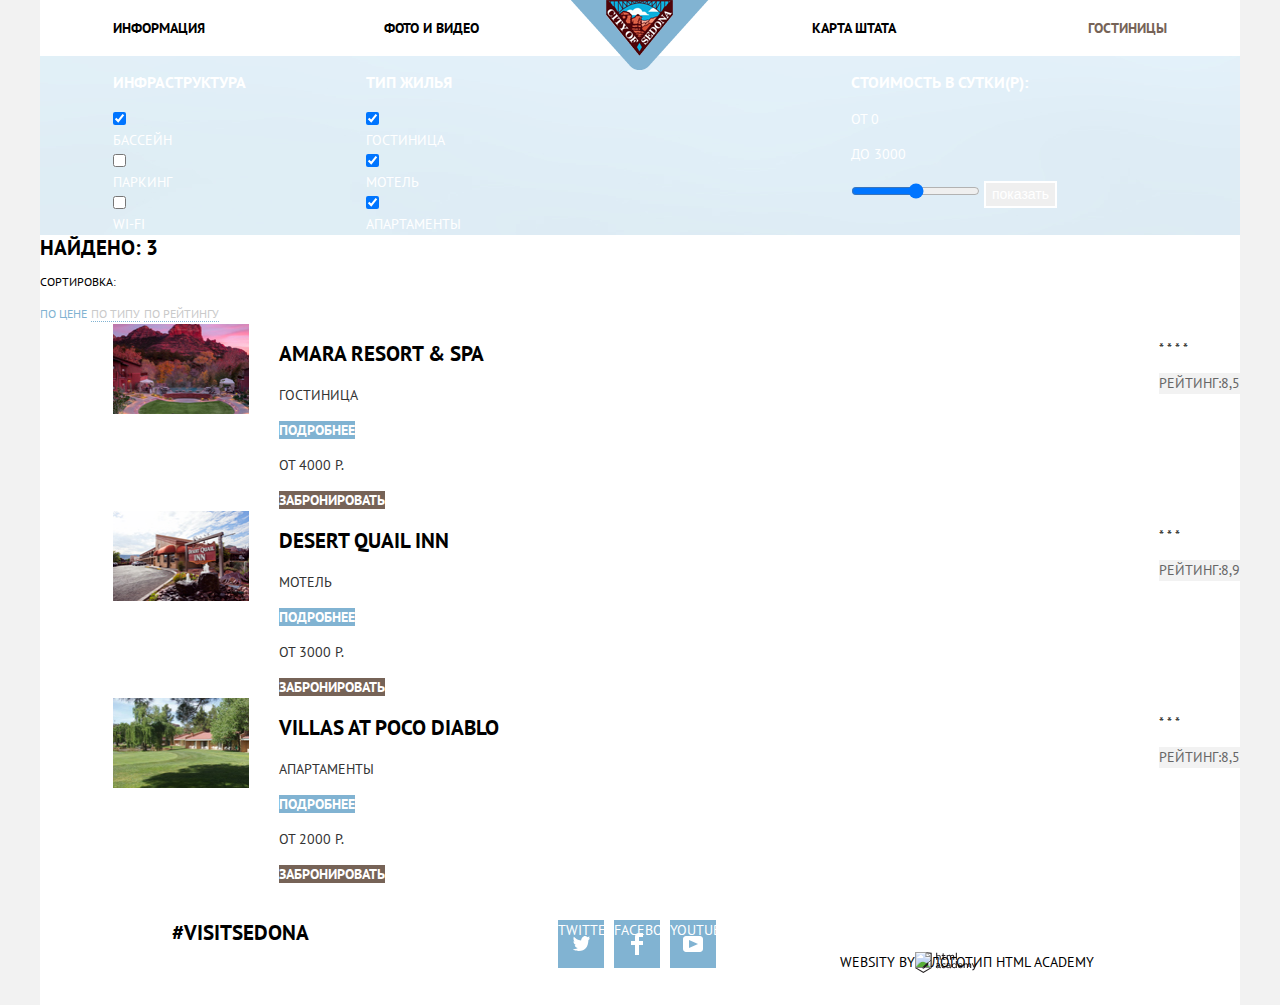
==== inner.html @ de67439f "сделала отступы, где то добавила картинки index" ====
<!DOCTYPE html>
<html lang="ru">
  <head>
    <meta charset="utf-8">
    <title>HTML Academy: Седона</title>
    <link rel="stylesheet" href="css/normalize.css">
    <link rel="stylesheet" href="css/style.css">
    <link href="https://fonts.googleapis.com/css?family=PT+Sans:400,700&amp;subset=cyrillic" rel="stylesheet">
  </head>
  <body class="inner">
    <div class="inner-page container">
    <header class="inner-page-header">
      <nav class="inner-main-navigation">
        <ul class="site-navigation">
          <li>
            <a href="#">Информация</a>
          </li>
          <li>
            <a href="#">Фото и видео</a>
          </li>
          <li>
            <a href="#">Карта штата</a>
          </li>
          <li>
            <a href="#" class="active">Гостиницы</a>
          </li>
        </ul>
        <div class="nav-logo">
          <a href="index.html">
            <img src="img/logo.png" width="138" height="70" alt="Главная страница">
          </a>
        </div>
      </nav>
    </header>
    <main>
      <section class="choose">
        <form class="infrastructure-form" action="https://echo.htmlacademy.ru/" method="get">
          <div class="choose-infrastructure">
            <p>инфраструктура</p>
            <input type="checkbox" name="swimming-pool" id="swimming-pool" checked>
            <label for="swimming-pool">Бассейн</label>

            <input type="checkbox" name="parking" id="parking">
            <label for="parking">паркинг</label>

            <input type="checkbox" name="wi-fi" id="wi-fi">
            <label for="wi-fi">wi-fi</label>
          </div>
          <div class="choose-type">
            <p>тип жилья</p>
            <input type="checkbox" name="hostel" id="hostel" checked>
            <label for="hostel">гостиница</label>

            <input type="checkbox" name="motel" id="motel" checked>
            <label for="motel">мотель</label>

            <input type="checkbox" name="apartments" id="apartments" checked>
            <label for="apartments">апартаменты</label>
          </div>
          <div class="choose-price">
            <p>стоимоcть в сутки(р):</p>
            <p class="price-range">от 0</p>
            <p class="price-range">до 3000<p>
            <label>
              <input type="range" name="choose-price">
            </label>
            <input class="inner-form-submit" type="submit" value="показать">
          </div>
        </form>
      </section>
      <div class="sort">
        <b>Найдено: 3</b>
        <p>Сортировка:</p>
        <a href="#" class="active">По цене</a>
        <a href="#">По типу</a>
        <a href="#">По рейтингу</a>
        <a href="#"><span class="visually-hidden">стрелка вверх</span></a>
        <a href="#"><span class="visually-hidden">стрелка вниз</span></a>
      </div>
      <section class="hotels">
        <h1 class="visually-hidden">Отели Седоны</h1>
        <article class="home">
          <img src="img/amara-hotel.jpg" width="136" height="90" alt="Отель Амара">
          <div class="home-variant">
            <h2>AMARA RESORT & SPA</h2>
            <div class="variant-description">
              <p>Гостиница</p>
              <a href="#">Подробнее</a>
            </div>
            <div class="order">
              <p class="order-price">от 4000 р.</p>
              <a class="order-btn" href="#">Забронировать</a>
            </div>
          </div>
          <div class="rating">
            <p class="rating-stars">* * * *</p>
            <p class="rating-value">Рейтинг:8,5</p>
          </div>
        </article>
        <article class="home">
          <img src="img/desert-hotel.jpg" width="136" height="90" alt="Отель Десерт">
          <div class="home-variant">
            <h2>DESERT QUAIL INN</h2>
            <div class="variant-description">
              <p>Мотель</p>
              <a href="#">Подробнее</a>
            </div>
            <div class="order">
              <p class="order-price">от 3000 р.</p>
              <a class="order-btn" href="#">Забронировать</a>
            </div>
          </div>
          <div class="rating">
            <p class="rating-stars">* * *</p>
            <p class="rating-value">Рейтинг:8,9</p>
          </div>
        </article>
        <article class="home">
          <img src="img/villas-hotel.jpg" width="136" height="90" alt="Отель Виллас">
          <div class="home-variant">
            <h2>VILLAS AT POCO DIABLO</h2>
            <div class="variant-description">
              <p>апартаменты</p>
              <a href="#">Подробнее</a>
            </div>
            <div class="order">
              <p class="order-price">от 2000 р.</p>
              <a class="order-btn" href="#">Забронировать</a>
            </div>
          </div>
          <div class="rating">
            <p class="rating-stars">* * *</p>
            <p class="rating-value">Рейтинг:8,5</p>
          </div>
        </article>
      </section>
    </main>
    <footer class="footer">
      <div class="hashtag">
        <span>#VISITSEDONA</span>
      </div>
      <section class="footer-social">
        <a class="social social-tw" href="#">Twitter</a>
        <a class="social social-fb" href="#">Facebook</a>
        <a class="social social-yt" href="#">YouTube</a>
      </section>
      <div class="footer-copyright">
        <p>websity by</p>
        <a href="https://htmlacademy.ru/intensive/htmlcss">
          <img src="img/academy-logo.png" width="115" height="41" alt="Логотип HTML Academy">
        </a>
      </div>
    </footer>
  </div>
  </body>
</html>
---- css/style.css ----
*,
*::before,
*::after {
  box-sizing: inherit;
}

html {
  box-sizing: border-box;
}

body {
  margin: 0;
  padding: 0;

  font-family: "PT Sans", Arial, sans-serif;
  font-size: 14px;
  line-height: 26px;
  font-weight: normal;
  color: #333333;
  text-transform: uppercase;

  background-color: #f2f2f2;
}

.inner {
  font-size: 14px;
  line-height: 21px;
  color: #333333;
  background-color: #f2f2f2;
}

.inner-page {
  background-color: #ffffff;
}

.index-page {
  background-color: #ffffff;
}

a{
  text-decoration: none;
}

/*index-header*/

.main-navigation {
  color: #000000;
  font-weight: bold;
  background-color: #ffffff;
}

.site-navigation {
  list-style: none;
}

.site-navigation a {
  color: #000000;
}

.site-navigation a:hover {
  color: #81b3d2;
}

.site-navigation a:focus {
  color: #cacaca;
}


/*inner-header*/

.inner-main-navigation {
  color: #000000;
  font-weight: bold;
  background-color: #ffffff;
  line-height: 26px;
}

.inner-main-navigation .site-navigation {
  list-style: none;
}

.site-navigation a.active,
.site-navigation a.active:hover,
.site-navigation a.active:active {
  color: #766357;
}

/*main*/

.visually-hidden {
 	  position: absolute;
 	  width: 1px;
 	  height: 1px;
 	  margin: -1px;
 	  border: 0;
 	  padding: 0;
 	  clip: rect(0 0 0 0);
 	  overflow: hidden;
 }

.sedona-logo {
  background: url("../img/under-title.png") no-repeat 0px 450px,
              url("../img/background-index.jpg") no-repeat;
  width: 100%;
  text-align: center;
}

.title {
  background-color: #ffffff;
  text-align: center;
}

.title b {
  font-size: 21px;
  color: #000000;
  font-weight: bold;
  text-align: center;
}

.title p {
  text-align: center;
}

.features:first-of-type img {
  background-image: url(../img/viewsedona1.jpg);
  background-repeat: no-repeat;
}

.features:nth-of-type(2) img {
  background-image: url(../img/viewsedona2.jpg);
  background-repeat: no-repeat;
}

.features,
.advice-item {
  text-align: center;
}

.feature-one,
.feature-two {
  background-color: #81b3d2;
}

.feature b {
  font-size: 21px;
  line-height: 21px;
  color: #ffffff;
  font-weight: bold;
  text-align: center;
}

.feature-one p,
.feature-two p {
  color: #ffffff;
  line-height: 21px;
  text-align: center;
}

.advice {
  background-color: #ffffff;
}

.advice b {
  font-size: 21px;
  line-height: 21px;
  color: #000000;
  font-weight: bold;
  text-align: center;
}

.advice p {
  line-height: 21px;
  text-align: center;
}

.index-column {
  background-color: #eeeeee;
}

.feature-three b {
  font-size: 21px;
  color: #000000;
  font-weight: bold;
  line-height: 21px;
  text-align: center;
}

.feature-three p {
  line-height: 21px;
  text-align: center;
}

.interest {
  background-color: #ffffff;
  text-align: center;
}

.interest b {
  font-size: 30px;
  color: #000000;
  line-height:36px;
  font-weight: bold;
  text-align: center;
}

.interest p {
  line-height: 24px;
  text-align: center;
}

.search-hotel {
  background-color: #ffffff;
}

.search-form-group input[type="text"] {
  font-size: 14px;
  color: #000000;
  font-weight: bold;
  text-transform: uppercase;
  background-color: #f2f2f2;
}

.search-form-group input[type="text"]:hover {
  background-color: #ebebeb;
}

.search-form-group input[type="text"]:focus {
  background-color: #ffffff;
  border: 2px solid #e5e5e5;
}

.search-form-group label {
  color: #000000;
  font-weight: bold;
}

.form-search-button {
  font-size: 21px;
  color: #ffffff;
  font-weight: bold;
  text-align: center;
  background-color: #81b3d2;
}

.form-search-button:hover {
  background-color: #669ec0;
}

.form-search-button:focus {
  background-color: #5496bd;
  color: #94b9d2;
}

.interest a {
  font-size: 21px;
  color: #ffffff;
  font-weight: bold;
  text-align: center;
  background-color: #766357;
}

.interest a:hover {
  background-color: #604e43;
}

.interest a:focus {
  background-color: #503e33;
  color: #928a85;
}

/*inner-main*/

.choose {
  font-size: 16px;
  line-height: 21px;
  color: #ffffff;
  font-weight: bold;

  background-image: url("../img/background-inner.jpg");
  background-repeat: no-repeat;
  background-position: 0 0;
}

.infrastructure-form p {
  font-size: 16px;
}

.infrastructure-form label {
  font-size: 14px;
  color: #ffffff;
  line-height: 21px;
  font-weight: normal;
}

.choose-price .price-range {
  font-size: 14px;
  color: #ffffff;
  line-height: 21px;
  font-weight: normal;
}

.inner-form-submit {
  font-size: 14px;
  color: #ffffff;
  line-height: 21px;
  font-weight: normal;
  border: 2px solid #ffffff;
}

.inner-form-submit:hover {
  background-color: #ffffff;
  color: #000000;
}

.sort {
  background-color: #ffffff;
}

.sort b {
  font-size: 21px;
  color: #000000;
  font-weight: bold;
  line-height: 26px;
}

.sort p {
  font-size: 12px;
  line-height: 18px;
  color: #000000;
}

.sort a {
  font-size: 12px;
  line-height: 18px;
  color: #cacaca;
  text-decoration: none;
  border-bottom: 1px dotted #81b3d2;
}

.sort a:hover {
  color: #81b3d2;
}

.sort a:focus {
  color: #000000;
  border: none;
}

.sort a.active,
.sort a.active:hover,
.sort a.active:active {
  color: #81b3d2;
  border: none;
}

.home {
  background-color: #ffffff;
}

.home h2 {
  font-size: 21px;
  color: #000000;
  font-weight: bold;
  line-height: 26px;
}

.home h2:hover {
  color: #81b3d2;
}

.home h2:focus {
  color: #cacaca;
}

.variant-description a {
  background-color: #81b3d2;
  color: #ffffff;
  font-weight: bold;
  line-height: 21px;
}

.variant-description a:hover {
  background-color: #669ec0;
}

.variant-description a:focus {
background-color: #5496bd;
color: #94b9d2;
}

.order a {
  background-color: #766357;
  color: #ffffff;
  font-weight: bold;
  line-height: 21px;
}

.order a:hover {
  background-color: #604e43;
}

.order a:focus {
  background-color: #503e33;
  color: #928a85;
}

.rating-value {
  background-color: #f2f2f2;
  color: #666666;
  line-height: 21px;
}

/*footer*/

.footer {
  background-color: #ffffff;
  color: #000000;
}

.hashtag {
  font-size: 21px;
  color: #000000;
  font-weight: bold;
  line-height: 26px;
  text-align: center;
}

.footer-social {
  text-align: center;
}

.footer-social a {
  background-color: #81b3d2;
  color: #ffffff;
}

.footer-social a:hover {
  background-color: #669ec0;
}

.footer-social a:focus {
  background-color: #5496bd;
  color: #88b6d1;
}

.footer-copyright {
  text-align: center;
}

.footer-copyright a {
  color: #000000;
}

.footer-copyright a:hover {
  color: #81b3d2;
}

.footer-copyright a:focus {
  color: #cacaca;
}

/*сеточные стили*/

.container {
  width: 1200px;
  margin: 0 auto;
}

.page-header {
   /*от хедера до логотипа седоны*/
  /*для сетки*/
  min-height: 56px;
}

.main-navigation {
  position: relative;
  min-height: 56px;
}

.site-navigation {
     margin: 0;
     padding: 0;

     display: flex;
     flex-direction: row;
     justify-content: space-between;
     flex-wrap: wrap;
}

 .site-navigation li {
   width: 20%;
   margin: auto;
   padding: 15px 0;
 }

 .site-navigation li:nth-child(4n+1) {
   margin-left: 73px;
   text-align: left;
 }

 .site-navigation li:nth-child(4n+2) {
   margin-right: auto;
   text-align: left;
 }

 .site-navigation li:nth-child(4n+3) {
   text-align: right;
 }

 .site-navigation li:nth-child(4n+4){
   text-align: right;
   margin-right: 73px;
 }

.nav-logo {
  width: 138px;
  height: 70px;
  position: absolute;
  margin: auto;

  top: 0;
  left: 0;
  right: 0;
  z-index: 99;
}

.sedona-logo {
  padding-top: 76px;
  padding-bottom: 71px;
 }

.title {
  margin: 0;
  padding: 0;
  min-height: 216px;
}

.title b {
  margin: 0;
  padding: 0;
  display: inline-block;
  padding-top: 40px;
  padding-left: 380px;
  padding-right: 380px;
  margin-bottom: 40px;
}

.title p {
  margin: 0;
  padding: 0;
  display: inline-block;

}

.advantages {
  margin: 0;
  padding: 0;

  display: flex;
  flex-direction: column;
}

.features {
  margin: 0;
  padding: 0;

  display: flex;
  flex-direction: row;
  min-height: 256px;
  width: 1200px;
}

.feature {
  width: 400px;
  min-height: 256px;
}

.feature .feature-name {
  margin: 0;
  padding: 0;
  display: inline-block;
  padding-top: 48px;
  margin-bottom: 27px;
}

.feature-one .feature-name {
  padding-left: 135px;
  padding-right: 135px;
}

.feature p:first-of-type {
  margin: 0;
  margin-bottom: 30px;
  padding-left: 175px;
  padding-right: 175px;
}

.feature-one p:last-of-type {
  margin: 0;
  padding-left: 60px;
  padding-right: 60px;
}

.advice {
  margin: 0;
  padding: 0;

  display: flex;
  width: 1200px;
  min-height: 330px;
}

.advice-item {
  width: 400px;
  min-height: 330px;
  padding-top: 150px;
}

/*добавила*/
.advice-name {
  display: inline-block;
  margin-bottom: 25px;
}

.advice-item:first-of-type .advice-name {
  margin-left: 165px;
  margin-right: 167px;
}

.advice-item:first-of-type p {
  margin: 0;
  padding: 0 73px;
}

.advice-item:nth-of-type(2) .advice-name {
  margin-left: 180px;
  margin-right: 180px;
}

.advice-item:nth-of-type(2) p {
  margin: 0;
  padding: 0 57px;
}

.advice-item:nth-of-type(3) .advice-name {
  margin-left: 148px;
  margin-right: 148px;
}

.advice-item:nth-of-type(3) p {
  margin: 0;
  padding: 0 64px;
}
/**/

.feature-two {
  order: 1;
}

.feature-two p:last-of-type {
  margin: 0;
  padding-left: 48px;
  padding-right: 48px;
}

.feature-three {
  min-height: 256px;
}

/* -№3- */
.feature-three:first-of-type .feature-name {
  padding-left: 140px;
  padding-right: 140px;
}

.feature-three:first-of-type p:first-of-type {
  padding-left: 175px;
  padding-right: 175px;
}

.feature-three:first-of-type p:nth-of-type(2) {
  margin: 0;
  padding-left: 95px;
  padding-right: 95px
}

/* -№4- */
.feature-three:nth-of-type(2) .feature-name {
  padding-left: 149px;
  padding-right: 149px;
}

.feature-three:nth-of-type(2) p:first-of-type {
  margin-left: auto;
  margin-right: auto;
}

.feature-three:nth-of-type(2) p:nth-of-type(2) {
  margin: 0;
  padding-left: 65px;
  padding-right: 65px
}

/* -№5- */
.feature-three:nth-of-type(3) .feature-name {
  padding-left: 147px;
  padding-right: 147px;
}

.feature-three:nth-of-type(3) p:first-of-type {
  margin-left: auto;
  margin-right: auto;
}

.feature-three:nth-of-type(3) p:nth-of-type(2) {
  margin: 0;
  padding-left: 70px;
  padding-right: 70px
}

.map {
  width: 1200px;
  min-height: 600px;
}

.footer {
  margin: 0;
  padding: 0;

  display: flex;
  flex-direction: row;
  min-height: 120px;
  padding-top: 35px;
}

.index-page .footer {
  position: relative;
  margin-top: -120px;
  background-color: rgba(255, 255, 255, 0.9);
}

.hashtag {
  width: 400px;
  align-items: center;
}

.footer-copyright {
  width: 400px;
  align-items: center;
  display: flex;
}

.footer-copyright a {
  background: url("../img/logo-htmlacademy.svg") no-repeat;
}

.footer-social {
  width: 400px;
  align-items: center;
}
/*добавила*/
.social {
  display: inline-block;
  background-color: #81b3d2;
  vertical-align: middle;
  width: 46px;
  height: 48px;
  margin-right: 6px;
}

.social-tw {
  background-image: url("../img/twitter.svg");
  background-repeat: no-repeat;
  background-position: center;
}

.social-fb {
  background-image: url("../img/fb-icon.svg");
  background-repeat: no-repeat;
  background-position: center;
}

.social-yt {
  background-image: url("../img/youtube.svg");
  background-repeat: no-repeat;
  background-position: center;
}



/*inner*/

.choose {
  width: 1200px;
}

.infrastructure-form {
  margin: 0;
  padding: 0;

  display: flex;
  flex-direction: row;
  width: 1200px;
}

.choose-infrastructure {
  width: 240px;
  margin-left: 73px;
}

.choose-infrastructure label {
  display: block;
}

.choose-type {
  width: 240px;
  margin-left: 13px;
}

.choose-type label {
  display: block;
}

.choose-price {
  margin-left: 235px;
  padding-left: 10px;
  width: 320px;
}

.home {
  margin: 0;
  padding: 0;

  display: flex;
  flex-direction: row;
  width: 1200px;
  padding-left: 73px;
}

.home-variant {
  padding-left: 30px;
  width: 260px;
}

.rating {
  margin-left: auto;
}
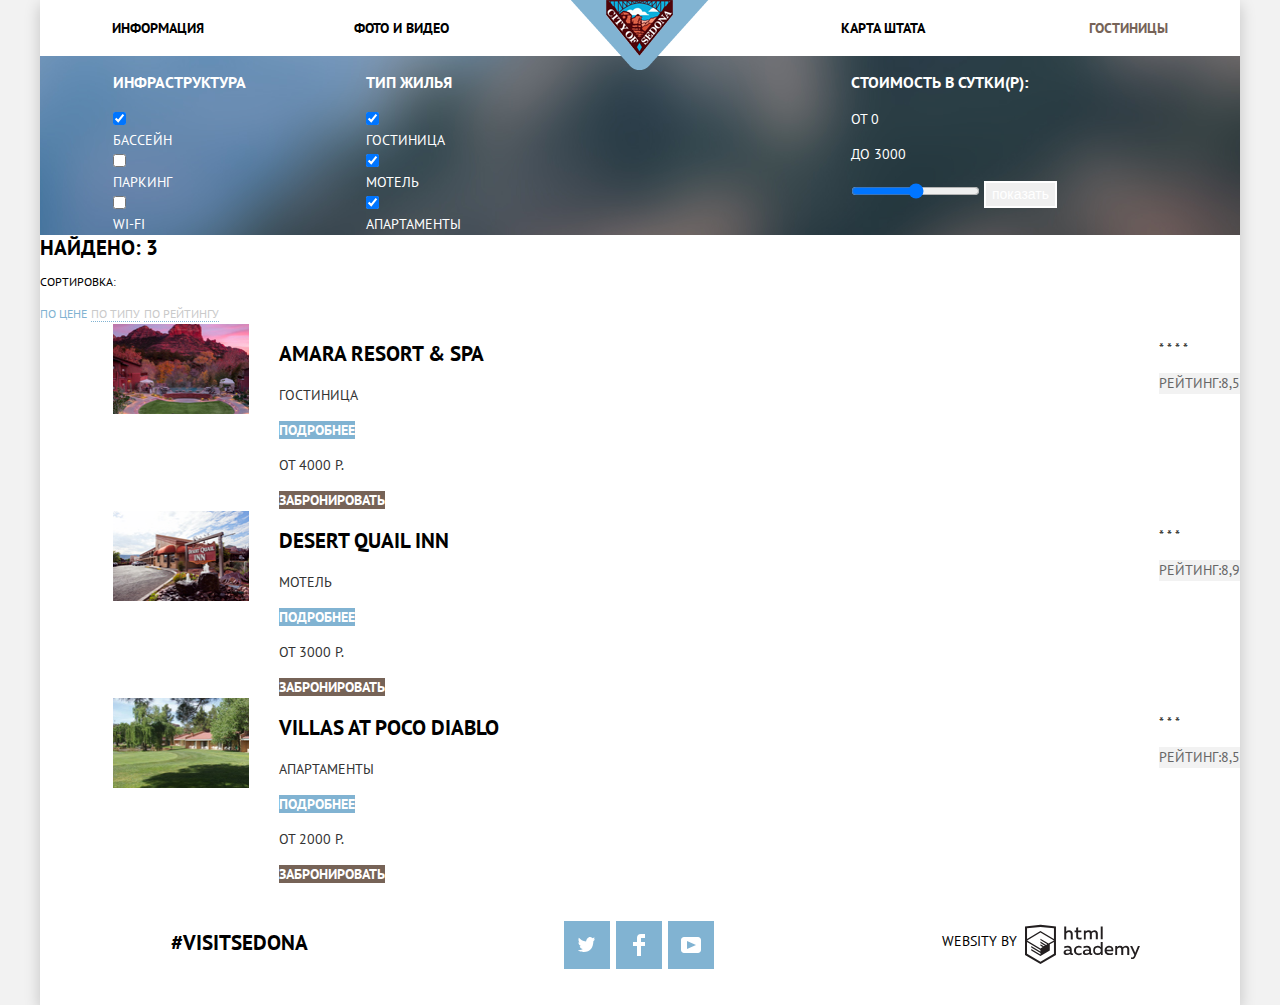
==== commit 4a798cb3: "подогнала Index по пиксельперфект" ====
--- a/inner.html
+++ b/inner.html
@@ -140,14 +140,15 @@
         <span>#VISITSEDONA</span>
       </div>
       <section class="footer-social">
-        <a class="social social-tw" href="#">Twitter</a>
-        <a class="social social-fb" href="#">Facebook</a>
-        <a class="social social-yt" href="#">YouTube</a>
+        <a class="social social-tw" href="#"><span class="visually-hidden">Twitter</span><svg xmlns="http://www.w3.org/2000/svg" xmlns:xlink="http://www.w3.org/1999/xlink" width="17" height="15" viewBox="0 0 17 15"><path fill="#FFF" d="M10.95.144c1.685-.496 2.984.27 3.577 1.179.673-.231 1.331-.481 2.011-.708a2.345 2.345 0 0 1-.857 1.768c.685.17 1.304-.491 1.304-.491-.169 1-1.006 1.788-1.563 2.024-.231 6.75-3.175 11.217-10.077 11.082h-.446c-.41 0-4.164-.46-4.898-1.887 2.271.196 3.893-.422 4.693-1.177-.96-.3-2.679-.477-2.979-2.95.349.106.564.228 1.19.119C1.705 8.247.374 7.53.448 5.33c.285.328 1.067.536 1.34.472C1.085 5.561-.182 2.442.894.85c1.818 1.854 3.735 3.606 7.152 3.773C8.254 2.33 9.183.793 10.95.144z"/></path></svg></a>
+        <a class="social social-fb" href="#"><span class="visually-hidden">Facebook</span><svg xmlns="http://www.w3.org/2000/svg" width="12" height="22" viewBox="0 0 12 22"><path fill="#FFF" d="M12 4V0H8a4 4 0 0 0-4 4v4H0v4h4v10h4V12h4V8H8V4h4z"/></path></svg></a>
+        <a class="social social-yt" href="#"><span class="visually-hidden">YouTube</span><svg xmlns="http://www.w3.org/2000/svg" xmlns:xlink="http://www.w3.org/1999/xlink" width="20" height="16" viewBox="0 0 20 16"><path fill="#FFF" d="M17 0H3C1.35 0 0 1.35 0 3v10c0 1.65 1.35 3 3 3h14c1.65 0 3-1.35 3-3V3c0-1.65-1.35-3-3-3zM6.027 11.998V4.002L15.014 8l-8.987 3.998z"/></path></svg></a>
       </section>
       <div class="footer-copyright">
         <p>websity by</p>
         <a href="https://htmlacademy.ru/intensive/htmlcss">
-          <img src="img/academy-logo.png" width="115" height="41" alt="Логотип HTML Academy">
+          <svg xmlns="http://www.w3.org/2000/svg" width="115" height="41" viewBox="0 0 108.08 36.85">
+            <path d="M44.61,26.88a2,2,0,0,0,.55-0.1v1.33a3.25,3.25,0,0,1-1.18.21,1.67,1.67,0,0,1-1.67-1,4.84,4.84,0,0,1-3.14,1.08c-1.51,0-2.91-.83-2.91-2.55,0-2.13,2-2.79,3.71-2.79a11.08,11.08,0,0,1,2.17.25v-0.3c0-1-.76-1.77-2.19-1.77a7.42,7.42,0,0,0-3,.64v-1.7a10.21,10.21,0,0,1,3.19-.55c2.36,0,3.81,1.12,3.81,3.65v3a0.54,0.54,0,0,0,.49.59h0.17Zm-6.44-1.13A1.35,1.35,0,0,0,39.63,27h0.11a3.39,3.39,0,0,0,2.41-1V24.58a9.72,9.72,0,0,0-1.81-.21c-1,0-2.16.33-2.16,1.38h0Zm12.36-6.11a5,5,0,0,1,2.57.64V22a4.08,4.08,0,0,0-2.3-.7,2.75,2.75,0,1,0,0,5.49,5,5,0,0,0,2.43-.64v1.71a6.27,6.27,0,0,1-2.76.57A4.21,4.21,0,0,1,46,24.51q0-.21,0-0.41a4.32,4.32,0,0,1,4.18-4.46h0.38Zm12.17,7.24a2,2,0,0,0,.55-0.1v1.33a3.25,3.25,0,0,1-1.18.21,1.67,1.67,0,0,1-1.67-1,4.84,4.84,0,0,1-3.14,1.08c-1.51,0-2.91-.83-2.91-2.55,0-2.13,2-2.79,3.71-2.79a11.08,11.08,0,0,1,2.17.25v-0.3c0-1-.76-1.77-2.19-1.77a7.42,7.42,0,0,0-3,.64v-1.7a10.21,10.21,0,0,1,3.19-.55c2.36,0,3.81,1.12,3.81,3.65v3a0.54,0.54,0,0,0,.49.59h0.17Zm-6.44-1.13A1.35,1.35,0,0,0,57.73,27h0.11a3.39,3.39,0,0,0,2.41-1V24.58a9.72,9.72,0,0,0-1.81-.21c-1.06,0-2.16.33-2.16,1.38h0ZM73,16V28.2H71.35V26.88a3.88,3.88,0,0,1-3.19,1.54,4.4,4.4,0,0,1,0-8.78,3.81,3.81,0,0,1,3,1.3V16H73Zm-4.53,5.22a2.76,2.76,0,1,0,0,5.52A2.86,2.86,0,0,0,71.15,25V23A2.91,2.91,0,0,0,68.49,21.27ZM79,19.64c3.31,0,4.46,2.68,3.92,5.09H76.7c0.21,1.5,1.67,2.11,3.19,2.11a6.11,6.11,0,0,0,2.64-.59v1.6a7.14,7.14,0,0,1-3,.57C77,28.42,74.78,27,74.78,24a4.18,4.18,0,0,1,4-4.39H79Zm0.09,1.54a2.28,2.28,0,0,0-2.44,2.1v0.06H81.3A2,2,0,0,0,79.13,21.18Zm5.73,7V19.87h1.65v1a3.81,3.81,0,0,1,2.78-1.27A2.86,2.86,0,0,1,91.89,21a4.12,4.12,0,0,1,2.91-1.33A3.06,3.06,0,0,1,98,23V28.2h-1.9V23.05a1.59,1.59,0,0,0-1.42-1.75H94.42a2.8,2.8,0,0,0-2.07,1.12V28.2h-1.9V23.05A1.59,1.59,0,0,0,89,21.31H88.8a3,3,0,0,0-2.21,1.29v5.63H84.86Zm21.31-8.33h1.9l-3.91,9.46c-0.9,2.17-2.09,2.86-3.35,2.86a4.76,4.76,0,0,1-1.1-.14V30.46a2.86,2.86,0,0,0,.85.12c0.9,0,1.58-.64,2.07-1.9l0.17-.42-4-8.4h2l2.86,6.29ZM38.73,1.46V6.22a3.81,3.81,0,0,1,2.7-1.14,3.25,3.25,0,0,1,3.44,3.4v5.15H43V8.72a1.81,1.81,0,0,0-1.61-2h-0.3a2.93,2.93,0,0,0-2.32,1.39v5.52h-1.9V1.46h1.9ZM49.94,2.31v3h3V6.91h-3v3.81c0,1.1.5,1.46,1.58,1.46a4.49,4.49,0,0,0,1.69-.33v1.6A6.8,6.8,0,0,1,51,13.8a2.55,2.55,0,0,1-2.86-2.74V6.89H46.58V5.26h1.5V2.74Zm5.4,11.31V5.28H57v1A3.81,3.81,0,0,1,59.77,5a2.86,2.86,0,0,1,2.6,1.33A4.12,4.12,0,0,1,65.28,5,3.06,3.06,0,0,1,68.44,8.4v5.21h-1.9V8.46a1.59,1.59,0,0,0-1.42-1.75H64.89a2.8,2.8,0,0,0-2.07,1.12v5.78h-1.9V8.46A1.59,1.59,0,0,0,59.5,6.71H59.27A3,3,0,0,0,57.06,8v5.63H55.34ZM71.17,1.45H73V13.6H71.17V1.45ZM14.71,0H14.55L0,1.54V28.21l14.55,8.66,14.55-8.66V1.54Zm12.5,27.1L14.55,34.64,1.9,27.12V16.18l12.59,7.5V25L5.86,19.9v1.31l8.68,5.21v1.39L5.87,22.65V24l8.68,5.21,8.75-5.24V18.31L27.2,16V27.12Zm0-12.53-3.48,2-1.6,1L14.51,13v1.31L21,18.23H21l-0.14.09-1,.54-5.37-3.2V17l4.24,2.52-1,.67-3.2-1.9v1.31l2.1,1.24L14.5,22.1,2,14.65,14.51,7.11Zm0-1.32L14.49,5.76,1.91,13.25v-10L14.56,1.92,27.21,3.25v10h0Z" transform="translate(0 -0.02)" fill="#231f20"/> </path> </svg>
         </a>
       </div>
     </footer>
--- a/css/style.css
+++ b/css/style.css
@@ -278,7 +278,7 @@
 
   background-image: url("../img/background-inner.jpg");
   background-repeat: no-repeat;
-  background-position: 0 0;
+  background-position: 50% 50%;
 }
 
 .infrastructure-form p {
@@ -429,46 +429,13 @@
   text-align: center;
 }
 
-.footer-social a {
-  background-color: #81b3d2;
-  color: #ffffff;
-}
-
-.footer-social a:hover {
-  background-color: #669ec0;
-}
-
-.footer-social a:focus {
-  background-color: #5496bd;
-  color: #88b6d1;
-}
-
-.footer-copyright {
-  text-align: center;
-}
-
-.footer-copyright a {
-  color: #000000;
-}
-
-.footer-copyright a:hover {
-  color: #81b3d2;
-}
-
-.footer-copyright a:focus {
-  color: #cacaca;
-}
-
-/*сеточные стили*/
-
 .container {
   width: 1200px;
   margin: 0 auto;
+  box-shadow: 0 5px 15px rgba(0,0,0,0.2)
 }
 
 .page-header {
-   /*от хедера до логотипа седоны*/
-  /*для сетки*/
   min-height: 56px;
 }
 
@@ -494,22 +461,23 @@
  }
 
  .site-navigation li:nth-child(4n+1) {
-   margin-left: 73px;
+   margin-left: 72px;
    text-align: left;
  }
 
  .site-navigation li:nth-child(4n+2) {
-   margin-right: auto;
+   margin-left: -44px;
    text-align: left;
  }
 
  .site-navigation li:nth-child(4n+3) {
    text-align: right;
+   margin-right: -43px;
  }
 
  .site-navigation li:nth-child(4n+4){
    text-align: right;
-   margin-right: 73px;
+   margin-right: 72px;
  }
 
 .nav-logo {
@@ -539,17 +507,16 @@
   margin: 0;
   padding: 0;
   display: inline-block;
-  padding-top: 40px;
-  padding-left: 380px;
-  padding-right: 380px;
-  margin-bottom: 40px;
+  padding-top: 60px;
+  padding-left: 377px;
+  padding-right: 376px;
+  margin-bottom: 29px;
 }
 
 .title p {
   margin: 0;
   padding: 0;
-  display: inline-block;
-
+  outline: 1px solid black;
 }
 
 .advantages {
@@ -580,7 +547,7 @@
   padding: 0;
   display: inline-block;
   padding-top: 48px;
-  margin-bottom: 27px;
+  margin-bottom: 24px;
 }
 
 .feature-one .feature-name {
@@ -590,15 +557,15 @@
 
 .feature p:first-of-type {
   margin: 0;
-  margin-bottom: 30px;
-  padding-left: 175px;
-  padding-right: 175px;
+  margin-bottom: 22px;
+  padding-left: 165px;
+  padding-right: 165px;
 }
 
 .feature-one p:last-of-type {
   margin: 0;
-  padding-left: 60px;
-  padding-right: 60px;
+  padding-left: 54px;
+  padding-right: 54px;
 }
 
 .advice {
@@ -607,7 +574,7 @@
 
   display: flex;
   width: 1200px;
-  min-height: 330px;
+  min-height: 331px;
 }
 
 .advice-item {
@@ -616,47 +583,89 @@
   padding-top: 150px;
 }
 
-/*добавила*/
 .advice-name {
   display: inline-block;
-  margin-bottom: 25px;
+  margin-top: 11px;
 }
 
 .advice-item:first-of-type .advice-name {
   margin-left: 165px;
   margin-right: 167px;
+  margin-bottom: 25px;
 }
 
 .advice-item:first-of-type p {
   margin: 0;
-  padding: 0 73px;
+  padding-left: 69px;
+  padding-right: 72px;
 }
 
 .advice-item:nth-of-type(2) .advice-name {
   margin-left: 180px;
   margin-right: 180px;
+  margin-bottom: 25px;
 }
 
 .advice-item:nth-of-type(2) p {
   margin: 0;
-  padding: 0 57px;
+  padding-left: 58px;
+  padding-right: 57px;
 }
 
 .advice-item:nth-of-type(3) .advice-name {
   margin-left: 148px;
   margin-right: 148px;
+  margin-bottom: 25px;
 }
 
 .advice-item:nth-of-type(3) p {
   margin: 0;
-  padding: 0 64px;
-}
-/**/
+  padding-left: 64px;
+  padding-right: 64px;
+}
+
+.advice-item {
+  position: relative;
+}
+
+.advice-item:first-of-type::before {
+  content: "";
+  position: absolute;
+  background: url("../img/icon-1.svg") no-repeat;
+  width: 75px;
+  height: 72px;
+  top: 60px;
+  left: 162px;
+}
+
+.advice-item:nth-of-type(2)::before {
+  content: "";
+  position: absolute;
+  background: url("../img/icon-3.svg") no-repeat;
+  width: 74px;
+  height: 72px;
+  top: 62px;
+  left: 161px;
+}
+
+.advice-item:nth-of-type(3)::before {
+  content: "";
+  position: absolute;
+  background: url("../img/icon-2.svg") no-repeat;
+  width: 64px;
+  height: 76px;
+  top: 56px;
+  left: 168px;
+}
 
 .feature-two {
   order: 1;
 }
 
+.feature-two .feature-name {
+  margin-top: -2px;
+}
+
 .feature-two p:last-of-type {
   margin: 0;
   padding-left: 48px;
@@ -665,6 +674,10 @@
 
 .feature-three {
   min-height: 256px;
+}
+
+.feature-three .feature-name {
+  margin-top: -2px;
 }
 
 /* -№3- */
@@ -674,13 +687,16 @@
 }
 
 .feature-three:first-of-type p:first-of-type {
-  padding-left: 175px;
-  padding-right: 175px;
+  padding-top: 2px;
+  padding-left: 173px;
+  padding-right: 173px;
+
 }
 
 .feature-three:first-of-type p:nth-of-type(2) {
   margin: 0;
-  padding-left: 95px;
+  padding-top: -2px;
+  padding-left: 94px;
   padding-right: 95px
 }
 
@@ -691,13 +707,15 @@
 }
 
 .feature-three:nth-of-type(2) p:first-of-type {
+  padding-top: 2px;
   margin-left: auto;
   margin-right: auto;
 }
 
 .feature-three:nth-of-type(2) p:nth-of-type(2) {
   margin: 0;
-  padding-left: 65px;
+  margin-top: -1px;
+  padding-left: 64px;
   padding-right: 65px
 }
 
@@ -708,19 +726,53 @@
 }
 
 .feature-three:nth-of-type(3) p:first-of-type {
+  padding-top: 2px;
   margin-left: auto;
   margin-right: auto;
 }
 
 .feature-three:nth-of-type(3) p:nth-of-type(2) {
   margin: 0;
+  margin-top: -1px;
   padding-left: 70px;
   padding-right: 70px
 }
 
+.interest {
+  width: 1200px;
+  min-height: 292px;
+  padding-top: 50px;
+}
+
+.interest b {
+  margin-left: 451px;
+  margin-right: 451px;
+}
+
+.interest p {
+  margin: 0;
+  margin-top: 23px;
+  margin-bottom: 47px;
+}
+
+.interest a {
+  display: block;
+  width: 568px;
+  height: 86px;
+  margin-left: 316px;
+  margin-right: 316px;
+  padding-left: 135px;
+  padding-right: 135px;
+  padding-top: 29px;
+}
+
+.search-hotel {
+  display: none;
+}
+
 .map {
   width: 1200px;
-  min-height: 600px;
+  min-height: 595px;
 }
 
 .footer {
@@ -735,32 +787,48 @@
 
 .index-page .footer {
   position: relative;
-  margin-top: -120px;
+  margin-top: -129px;
   background-color: rgba(255, 255, 255, 0.9);
 }
 
 .hashtag {
   width: 400px;
   align-items: center;
+  padding-left: 1px;
+  padding-top: 10px;
 }
 
 .footer-copyright {
   width: 400px;
+  display: flex;
+  padding-left: 100px;
+}
+
+.footer-copyright p {
+  margin: 0;
+  margin-left: 1px;
+  margin-right: 8px;
+  margin-top: 11px;
+}
+
+.footer-copyright a {
+  margin: 0;
+  margin-top: 4px;
+}
+
+.footer-social {
+  display: flex;
+  justify-content: center;
+  width: 400px;
+  margin: 0;
+  margin-left: 4px;
+  margin-top: 1px;
+}
+
+.social {
+  display: flex;
   align-items: center;
-  display: flex;
-}
-
-.footer-copyright a {
-  background: url("../img/logo-htmlacademy.svg") no-repeat;
-}
-
-.footer-social {
-  width: 400px;
-  align-items: center;
-}
-/*добавила*/
-.social {
-  display: inline-block;
+  justify-content: center;
   background-color: #81b3d2;
   vertical-align: middle;
   width: 46px;
@@ -768,25 +836,37 @@
   margin-right: 6px;
 }
 
-.social-tw {
-  background-image: url("../img/twitter.svg");
-  background-repeat: no-repeat;
-  background-position: center;
-}
-
-.social-fb {
-  background-image: url("../img/fb-icon.svg");
-  background-repeat: no-repeat;
-  background-position: center;
-}
-
-.social-yt {
-  background-image: url("../img/youtube.svg");
-  background-repeat: no-repeat;
-  background-position: center;
-}
-
-
+.footer-social a {
+  background-color: #81b3d2;
+}
+
+.footer-social a:hover {
+  background-color: #669ec0;
+}
+
+.footer-social a:focus {
+  background-color: #5496bd;
+}
+
+.social:hover path {
+  fill: #ffffff;
+}
+
+.social:focus path {
+  fill: #88b6d1;
+}
+
+.footer-copyright {
+  text-align: center;
+}
+
+.footer-copyright a:hover path {
+  fill: #81b3d2;
+}
+
+.footer-copyright a:focus path {
+  fill: #cacaca;
+}
 
 /*inner*/
 
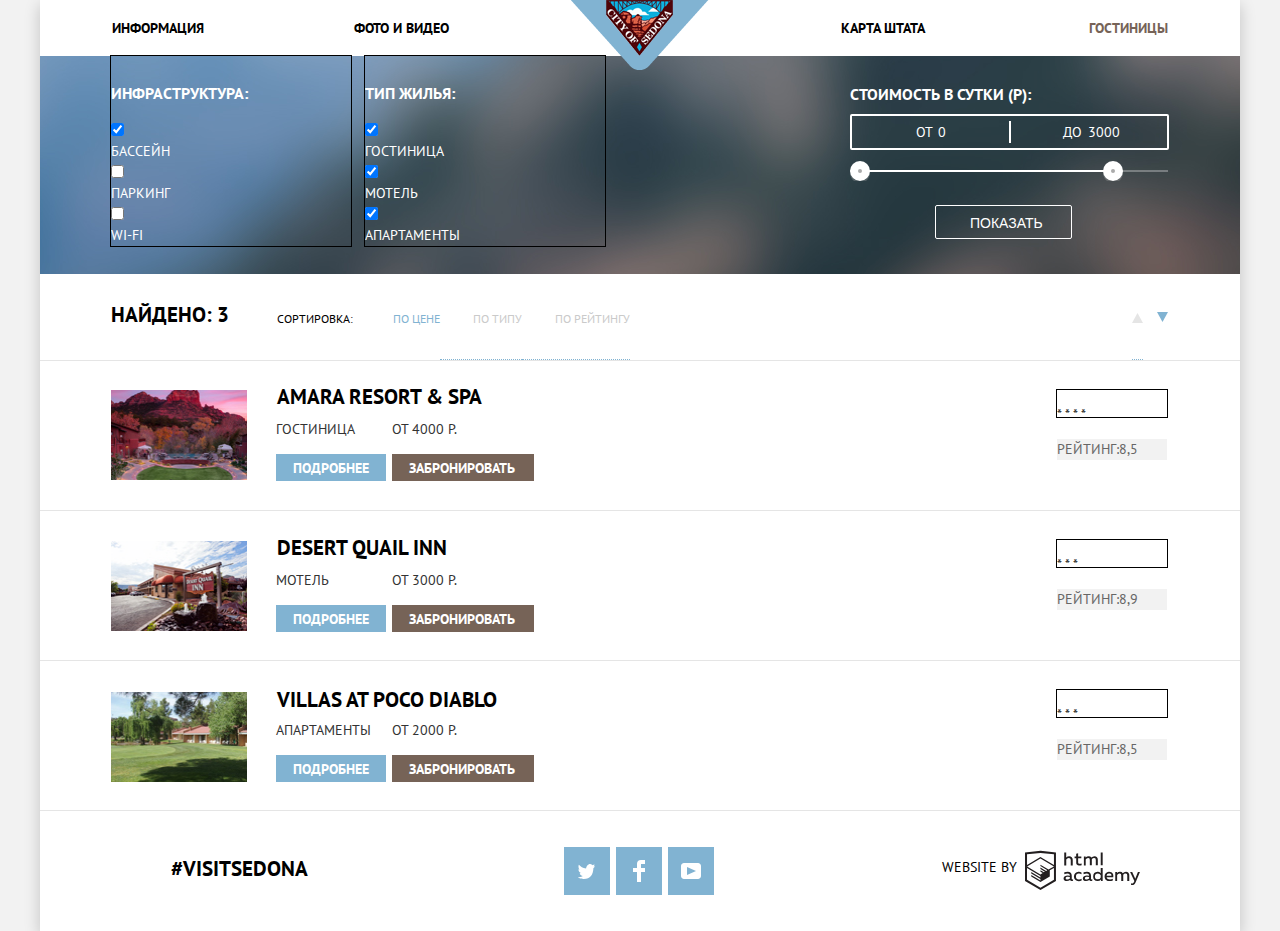
==== commit b08da61b: "почти доделала Inner по перфектпиксел" ====
--- a/inner.html
+++ b/inner.html
@@ -36,7 +36,7 @@
       <section class="choose">
         <form class="infrastructure-form" action="https://echo.htmlacademy.ru/" method="get">
           <div class="choose-infrastructure">
-            <p>инфраструктура</p>
+            <p>инфраструктура:</p>
             <input type="checkbox" name="swimming-pool" id="swimming-pool" checked>
             <label for="swimming-pool">Бассейн</label>
 
@@ -47,7 +47,7 @@
             <label for="wi-fi">wi-fi</label>
           </div>
           <div class="choose-type">
-            <p>тип жилья</p>
+            <p>тип жилья:</p>
             <input type="checkbox" name="hostel" id="hostel" checked>
             <label for="hostel">гостиница</label>
 
@@ -58,13 +58,23 @@
             <label for="apartments">апартаменты</label>
           </div>
           <div class="choose-price">
-            <p>стоимоcть в сутки(р):</p>
-            <p class="price-range">от 0</p>
-            <p class="price-range">до 3000<p>
-            <label>
-              <input type="range" name="choose-price">
-            </label>
-            <input class="inner-form-submit" type="submit" value="показать">
+            <div class="choose-price-title">Стоимость в сутки (р):</div>
+              <div class="price-controls">
+                <label class="min-price">от
+                  <input type="text" name="min-price" value="0">
+                </label>
+                <label class="max-price">до
+                  <input type="text" name="max-price" value="3000">
+                </label>
+              </div>
+              <div class="range-controls">
+                <div class="scale">
+                  <div class="scale-mini"></div>
+                </div>
+                <div class="range-circle range-circle-min"></div>
+                <div class="range-circle range-circle-max"></div>
+              </div>
+              <button class="choose-price-btn" type="submit">Показать</button>
           </div>
         </form>
       </section>
@@ -74,8 +84,12 @@
         <a href="#" class="active">По цене</a>
         <a href="#">По типу</a>
         <a href="#">По рейтингу</a>
-        <a href="#"><span class="visually-hidden">стрелка вверх</span></a>
-        <a href="#"><span class="visually-hidden">стрелка вниз</span></a>
+        <a href="#" class="weew"><span class="visually-hidden">стрелка вверх</span>
+          <svg xmlns="http://www.w3.org/2000/svg" width="11" height="10" viewBox="0 0 11 10"><path fill="#231F20" d="M5.5 0L0 10h11z"/></path></svg>
+        </a>
+        <a href="#" class="active"><span class="visually-hidden">стрелка вниз</span>
+          <svg xmlns="http://www.w3.org/2000/svg" width="11" height="10" viewBox="0 0 11 10"><path fill="#231F20" d="M5.5 10L0 0h11"/></path></svg>
+        </a>
       </div>
       <section class="hotels">
         <h1 class="visually-hidden">Отели Седоны</h1>
@@ -83,13 +97,15 @@
           <img src="img/amara-hotel.jpg" width="136" height="90" alt="Отель Амара">
           <div class="home-variant">
             <h2>AMARA RESORT & SPA</h2>
-            <div class="variant-description">
-              <p>Гостиница</p>
-              <a href="#">Подробнее</a>
-            </div>
-            <div class="order">
-              <p class="order-price">от 4000 р.</p>
-              <a class="order-btn" href="#">Забронировать</a>
+            <div class="main-info">
+              <div class="variant-description">
+                <p>Гостиница</p>
+                <a href="#">Подробнее</a>
+              </div>
+              <div class="order">
+                <p class="order-price">от 4000 р.</p>
+                <a class="order-btn" href="#">Забронировать</a>
+              </div>
             </div>
           </div>
           <div class="rating">
@@ -101,6 +117,7 @@
           <img src="img/desert-hotel.jpg" width="136" height="90" alt="Отель Десерт">
           <div class="home-variant">
             <h2>DESERT QUAIL INN</h2>
+            <div class="main-info">
             <div class="variant-description">
               <p>Мотель</p>
               <a href="#">Подробнее</a>
@@ -109,6 +126,7 @@
               <p class="order-price">от 3000 р.</p>
               <a class="order-btn" href="#">Забронировать</a>
             </div>
+          </div>
           </div>
           <div class="rating">
             <p class="rating-stars">* * *</p>
@@ -119,6 +137,7 @@
           <img src="img/villas-hotel.jpg" width="136" height="90" alt="Отель Виллас">
           <div class="home-variant">
             <h2>VILLAS AT POCO DIABLO</h2>
+            <div class="main-info">
             <div class="variant-description">
               <p>апартаменты</p>
               <a href="#">Подробнее</a>
@@ -127,6 +146,7 @@
               <p class="order-price">от 2000 р.</p>
               <a class="order-btn" href="#">Забронировать</a>
             </div>
+          </div>
           </div>
           <div class="rating">
             <p class="rating-stars">* * *</p>
@@ -145,9 +165,9 @@
         <a class="social social-yt" href="#"><span class="visually-hidden">YouTube</span><svg xmlns="http://www.w3.org/2000/svg" xmlns:xlink="http://www.w3.org/1999/xlink" width="20" height="16" viewBox="0 0 20 16"><path fill="#FFF" d="M17 0H3C1.35 0 0 1.35 0 3v10c0 1.65 1.35 3 3 3h14c1.65 0 3-1.35 3-3V3c0-1.65-1.35-3-3-3zM6.027 11.998V4.002L15.014 8l-8.987 3.998z"/></path></svg></a>
       </section>
       <div class="footer-copyright">
-        <p>websity by</p>
+        <p>website by</p>
         <a href="https://htmlacademy.ru/intensive/htmlcss">
-          <svg xmlns="http://www.w3.org/2000/svg" width="115" height="41" viewBox="0 0 108.08 36.85">
+          <svg xmlns="http://www.w3.org/2000/svg" width="115" height="41" viewBox="0 0 108.08 36.85"><title>logo-htmlacademy-small1</title>
             <path d="M44.61,26.88a2,2,0,0,0,.55-0.1v1.33a3.25,3.25,0,0,1-1.18.21,1.67,1.67,0,0,1-1.67-1,4.84,4.84,0,0,1-3.14,1.08c-1.51,0-2.91-.83-2.91-2.55,0-2.13,2-2.79,3.71-2.79a11.08,11.08,0,0,1,2.17.25v-0.3c0-1-.76-1.77-2.19-1.77a7.42,7.42,0,0,0-3,.64v-1.7a10.21,10.21,0,0,1,3.19-.55c2.36,0,3.81,1.12,3.81,3.65v3a0.54,0.54,0,0,0,.49.59h0.17Zm-6.44-1.13A1.35,1.35,0,0,0,39.63,27h0.11a3.39,3.39,0,0,0,2.41-1V24.58a9.72,9.72,0,0,0-1.81-.21c-1,0-2.16.33-2.16,1.38h0Zm12.36-6.11a5,5,0,0,1,2.57.64V22a4.08,4.08,0,0,0-2.3-.7,2.75,2.75,0,1,0,0,5.49,5,5,0,0,0,2.43-.64v1.71a6.27,6.27,0,0,1-2.76.57A4.21,4.21,0,0,1,46,24.51q0-.21,0-0.41a4.32,4.32,0,0,1,4.18-4.46h0.38Zm12.17,7.24a2,2,0,0,0,.55-0.1v1.33a3.25,3.25,0,0,1-1.18.21,1.67,1.67,0,0,1-1.67-1,4.84,4.84,0,0,1-3.14,1.08c-1.51,0-2.91-.83-2.91-2.55,0-2.13,2-2.79,3.71-2.79a11.08,11.08,0,0,1,2.17.25v-0.3c0-1-.76-1.77-2.19-1.77a7.42,7.42,0,0,0-3,.64v-1.7a10.21,10.21,0,0,1,3.19-.55c2.36,0,3.81,1.12,3.81,3.65v3a0.54,0.54,0,0,0,.49.59h0.17Zm-6.44-1.13A1.35,1.35,0,0,0,57.73,27h0.11a3.39,3.39,0,0,0,2.41-1V24.58a9.72,9.72,0,0,0-1.81-.21c-1.06,0-2.16.33-2.16,1.38h0ZM73,16V28.2H71.35V26.88a3.88,3.88,0,0,1-3.19,1.54,4.4,4.4,0,0,1,0-8.78,3.81,3.81,0,0,1,3,1.3V16H73Zm-4.53,5.22a2.76,2.76,0,1,0,0,5.52A2.86,2.86,0,0,0,71.15,25V23A2.91,2.91,0,0,0,68.49,21.27ZM79,19.64c3.31,0,4.46,2.68,3.92,5.09H76.7c0.21,1.5,1.67,2.11,3.19,2.11a6.11,6.11,0,0,0,2.64-.59v1.6a7.14,7.14,0,0,1-3,.57C77,28.42,74.78,27,74.78,24a4.18,4.18,0,0,1,4-4.39H79Zm0.09,1.54a2.28,2.28,0,0,0-2.44,2.1v0.06H81.3A2,2,0,0,0,79.13,21.18Zm5.73,7V19.87h1.65v1a3.81,3.81,0,0,1,2.78-1.27A2.86,2.86,0,0,1,91.89,21a4.12,4.12,0,0,1,2.91-1.33A3.06,3.06,0,0,1,98,23V28.2h-1.9V23.05a1.59,1.59,0,0,0-1.42-1.75H94.42a2.8,2.8,0,0,0-2.07,1.12V28.2h-1.9V23.05A1.59,1.59,0,0,0,89,21.31H88.8a3,3,0,0,0-2.21,1.29v5.63H84.86Zm21.31-8.33h1.9l-3.91,9.46c-0.9,2.17-2.09,2.86-3.35,2.86a4.76,4.76,0,0,1-1.1-.14V30.46a2.86,2.86,0,0,0,.85.12c0.9,0,1.58-.64,2.07-1.9l0.17-.42-4-8.4h2l2.86,6.29ZM38.73,1.46V6.22a3.81,3.81,0,0,1,2.7-1.14,3.25,3.25,0,0,1,3.44,3.4v5.15H43V8.72a1.81,1.81,0,0,0-1.61-2h-0.3a2.93,2.93,0,0,0-2.32,1.39v5.52h-1.9V1.46h1.9ZM49.94,2.31v3h3V6.91h-3v3.81c0,1.1.5,1.46,1.58,1.46a4.49,4.49,0,0,0,1.69-.33v1.6A6.8,6.8,0,0,1,51,13.8a2.55,2.55,0,0,1-2.86-2.74V6.89H46.58V5.26h1.5V2.74Zm5.4,11.31V5.28H57v1A3.81,3.81,0,0,1,59.77,5a2.86,2.86,0,0,1,2.6,1.33A4.12,4.12,0,0,1,65.28,5,3.06,3.06,0,0,1,68.44,8.4v5.21h-1.9V8.46a1.59,1.59,0,0,0-1.42-1.75H64.89a2.8,2.8,0,0,0-2.07,1.12v5.78h-1.9V8.46A1.59,1.59,0,0,0,59.5,6.71H59.27A3,3,0,0,0,57.06,8v5.63H55.34ZM71.17,1.45H73V13.6H71.17V1.45ZM14.71,0H14.55L0,1.54V28.21l14.55,8.66,14.55-8.66V1.54Zm12.5,27.1L14.55,34.64,1.9,27.12V16.18l12.59,7.5V25L5.86,19.9v1.31l8.68,5.21v1.39L5.87,22.65V24l8.68,5.21,8.75-5.24V18.31L27.2,16V27.12Zm0-12.53-3.48,2-1.6,1L14.51,13v1.31L21,18.23H21l-0.14.09-1,.54-5.37-3.2V17l4.24,2.52-1,.67-3.2-1.9v1.31l2.1,1.24L14.5,22.1,2,14.65,14.51,7.11Zm0-1.32L14.49,5.76,1.91,13.25v-10L14.56,1.92,27.21,3.25v10h0Z" transform="translate(0 -0.02)" fill="#231f20"/> </path> </svg>
         </a>
       </div>
--- a/css/style.css
+++ b/css/style.css
@@ -504,8 +504,6 @@
 }
 
 .title b {
-  margin: 0;
-  padding: 0;
   display: inline-block;
   padding-top: 60px;
   padding-left: 377px;
@@ -516,7 +514,6 @@
 .title p {
   margin: 0;
   padding: 0;
-  outline: 1px solid black;
 }
 
 .advantages {
@@ -740,7 +737,7 @@
 
 .interest {
   width: 1200px;
-  min-height: 292px;
+  min-height: 291px;
   padding-top: 50px;
 }
 
@@ -766,13 +763,27 @@
   padding-top: 29px;
 }
 
+.calendar:hover path {
+    fill: #000000;
+}
+.calendar:active path {
+    fill: #81b3d2;
+}
+/*
 .search-hotel {
-  display: none;
-}
+  width: 568px;
+  height: 395px;
+  background-color: #ffffff;
+  color: #000000;
+  top: 292px;
+  left: 317px;
+  position: absolute;
+}*/
 
 .map {
   width: 1200px;
   min-height: 595px;
+  position: relative;
 }
 
 .footer {
@@ -872,6 +883,7 @@
 
 .choose {
   width: 1200px;
+  min-height: 218px;
 }
 
 .infrastructure-form {
@@ -885,7 +897,9 @@
 
 .choose-infrastructure {
   width: 240px;
-  margin-left: 73px;
+  margin-left: 71px;
+  outline: 1px solid black;
+  padding-top: 11px;
 }
 
 .choose-infrastructure label {
@@ -894,7 +908,9 @@
 
 .choose-type {
   width: 240px;
-  margin-left: 13px;
+  margin-left: 14px;
+  outline: 1px solid black;
+  padding-top: 11px;
 }
 
 .choose-type label {
@@ -903,25 +919,273 @@
 
 .choose-price {
   margin-left: 235px;
+  margin-top: 28px;
   padding-left: 10px;
-  width: 320px;
+  width: 318px;
+  color: #ffffff;
+  text-transform: uppercase;
+  box-sizing: content-box;
+}
+
+.choose-price-title {
+  margin-bottom: 9px;
+  font-weight: 600;
+  font-size: 16px;
+  line-height: 21px;
+}
+
+.price-controls {
+  position: relative;
+  width: 315px;
+  height: 32px;
+  margin-bottom: 20px;
+  font-size: 0;
+  border: 2px solid #ffffff;
+  border-radius: 2px;
+}
+
+.price-controls::after {
+  content: "";
+  position: absolute;
+  top: 50%;
+  left: 50%;
+  width: 2px;
+  height: 22px;
+  background: #ffffff;
+  transform: translate(-50%, -50%);
+}
+
+.price-controls label {
+  display: inline-block;
+  font-size: 14px;
+  line-height: 38px;
+  cursor: pointer;
+  margin-top: -4px;
+}
+
+.price-controls .min-price {
+  width: 80px;
+  padding-left: 64px;
+}
+
+.price-controls .max-price {
+  width: 80px;
+  padding-left: 67px;
+}
+
+.price-controls input {
+  width: 50px;
+  margin: 0;
+  color: inherit;
+  font: inherit;
+  background: none;
+  border: none;
+}
+
+.range-controls {
+  position: relative;
+  margin-bottom: 33px;
+}
+
+.range-controls .scale {
+  padding-left: 1px;
+  height: 2px;
+  background: rgba(255, 255, 255, 0.3);
+}
+
+.range-controls .scale-mini {
+  width: 80%;
+  height: 2px;
+  background: #ffffff;
+}
+
+.range-circle {
+  position: absolute;
+  top: -9px;
+  width: 20px;
+  height: 20px;
+  background: url(../img/filter-button.svg);
+  cursor: pointer;
+}
+
+.range-circle:hover {
+  background: #1c4f80;
+}
+
+.range-circle-min {
+  left: 0;
+}
+
+.range-circle-max {
+  left: 79.5%;
+}
+
+.choose-price-btn {
+  display: block;
+  margin-left: 85px;
+  padding-top: 7px;
+  padding-bottom: 5px;
+  padding-left: 34px;
+  padding-right: 28px;
+  font-size: 14px;
+  line-height: 20px;
+  color: #ffffff;
+  text-transform: uppercase;
+  background: transparent;
+  border: 1px solid #ffffff;
+  border-radius: 2px;
+  cursor: pointer;
+}
+
+.choose-price-btn:hover {
+  color: #000000;
+  background: #ffffff;
+}
+
+.sort {
+  width: 1200px;
+  min-height: 87px;
+  display: flex;
+  border-bottom: 1px solid #e5e5e5;
+}
+
+.sort b {
+  padding-left: 71px;
+  padding-top: 28px;
+}
+
+.sort p {
+  margin: 0;
+  margin-left: 48px;
+  padding-top: 36px;
+}
+
+.sort a:first-of-type {
+  padding-left: 40px;
+  padding-top: 36px;
+}
+
+.sort a:nth-of-type(2),
+.sort a:nth-of-type(3)
+{
+  padding-left: 33px;
+  padding-top: 36px;
+}
+
+.sort a:nth-of-type(4) {
+  padding-top: 36px;
+  margin-left: 502px;
+}
+
+.sort a:nth-of-type(5) {
+  padding-top: 35px;
+  margin-left: 14px;
+}
+
+.sort path {
+  fill: #e5e5e5;
+}
+
+.sort path:hover {
+  fill: #231f20;
+}
+
+.sort path:focus,
+.sort .active path {
+  fill: #81b3d2;
 }
 
 .home {
   margin: 0;
   padding: 0;
-
+  padding-top: 29px;
+  min-height: 150px;
   display: flex;
   flex-direction: row;
   width: 1200px;
-  padding-left: 73px;
+  padding-left: 71px;
+  border-bottom: 1px solid #e5e5e5;
+}
+
+.home-variant h2 {
+  margin: 0;
+  padding-left: 1px;
+  margin-top: -6px;
 }
 
 .home-variant {
-  padding-left: 30px;
+  padding-left: 29px;
   width: 260px;
+}
+
+.home:nth-of-type(2) img {
+  margin-top: 1px;
+}
+
+.home:nth-of-type(2) .home-variant {
+  margin-top: 1px;
+}
+
+.home:nth-of-type(3) img {
+  margin-top: 2px;
+}
+
+.home:nth-of-type(3) .home-variant {
+  margin-top: 3px;
+}
+
+.home:nth-of-type(3) .main-info {
+  margin-top: -2px;
+}
+
+.home-variant p {
+  margin: 0;
+}
+
+.main-info {
+  display: flex;
+}
+
+.variant-description,
+.order {
+  padding-top: 9px;
+}
+
+.order {
+  padding-left: 6px;
+}
+
+.main-info a {
+  display: inline-block;
+  width: 110px;
+  height: 27px;
+  margin-top: 14px;
+}
+
+.main-info .order-btn {
+  display: inline-block;
+  width: 142px;
+  height: 27px;
+  margin-top: 14px;
+}
+
+.variant-description a {
+  padding-left: 17px;
+  padding-top: 4px;
+}
+
+.order-btn {
+  padding-left: 17px;
+  padding-top: 4px;
 }
 
 .rating {
   margin-left: auto;
-}
+  margin-right: 73px;
+  outline: 1px solid black;
+  width: 110px;
+  height: 27px;
+}
+
+.rating-stars {
+}
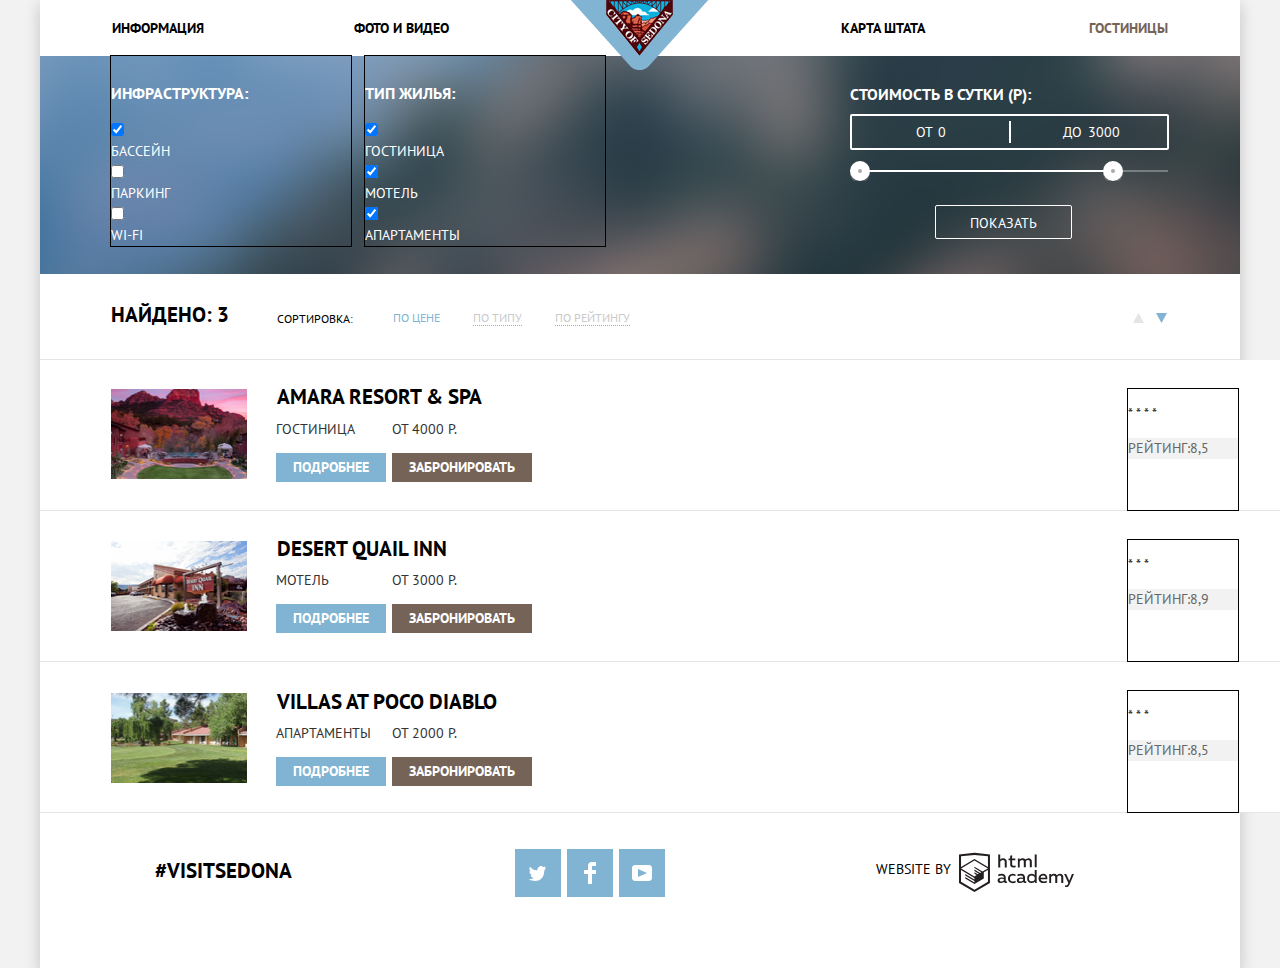
==== commit 4866a386: "Блок вываливается" ====
--- a/inner.html
+++ b/inner.html
@@ -78,19 +78,26 @@
           </div>
         </form>
       </section>
+
       <div class="sort">
         <b>Найдено: 3</b>
         <p>Сортировка:</p>
-        <a href="#" class="active">По цене</a>
-        <a href="#">По типу</a>
-        <a href="#">По рейтингу</a>
-        <a href="#" class="weew"><span class="visually-hidden">стрелка вверх</span>
-          <svg xmlns="http://www.w3.org/2000/svg" width="11" height="10" viewBox="0 0 11 10"><path fill="#231F20" d="M5.5 0L0 10h11z"/></path></svg>
-        </a>
-        <a href="#" class="active"><span class="visually-hidden">стрелка вниз</span>
-          <svg xmlns="http://www.w3.org/2000/svg" width="11" height="10" viewBox="0 0 11 10"><path fill="#231F20" d="M5.5 10L0 0h11"/></path></svg>
-        </a>
+        <ul class="sort-by">
+          <li><a href="#" class="active">По цене</a></li>
+          <li><a href="#">По типу</a></li>
+          <li><a href="#">По рейтингу</a></li>
+        </ul>
+        <div class="triangle">
+          <a href="#"><span class="visually-hidden">стрелка вверх</span>
+          <svg xmlns="http://www.w3.org/2000/svg" width="11" height="10" viewBox="0 0 11 10"><path fill="#231F20" d="M5.5 0L0 10h11z"/></svg>
+          </a>
+          <a href="#" class="triangle-active"><span class="visually-hidden">стрелка вниз</span>
+          <svg xmlns="http://www.w3.org/2000/svg" width="11" height="10" viewBox="0 0 11 10"><path fill="#231F20" d="M5.5 10L0 0h11"/></svg>
+          </a>
+        </div>
       </div>
+
+
       <section class="hotels">
         <h1 class="visually-hidden">Отели Седоны</h1>
         <article class="home">
@@ -160,15 +167,15 @@
         <span>#VISITSEDONA</span>
       </div>
       <section class="footer-social">
-        <a class="social social-tw" href="#"><span class="visually-hidden">Twitter</span><svg xmlns="http://www.w3.org/2000/svg" xmlns:xlink="http://www.w3.org/1999/xlink" width="17" height="15" viewBox="0 0 17 15"><path fill="#FFF" d="M10.95.144c1.685-.496 2.984.27 3.577 1.179.673-.231 1.331-.481 2.011-.708a2.345 2.345 0 0 1-.857 1.768c.685.17 1.304-.491 1.304-.491-.169 1-1.006 1.788-1.563 2.024-.231 6.75-3.175 11.217-10.077 11.082h-.446c-.41 0-4.164-.46-4.898-1.887 2.271.196 3.893-.422 4.693-1.177-.96-.3-2.679-.477-2.979-2.95.349.106.564.228 1.19.119C1.705 8.247.374 7.53.448 5.33c.285.328 1.067.536 1.34.472C1.085 5.561-.182 2.442.894.85c1.818 1.854 3.735 3.606 7.152 3.773C8.254 2.33 9.183.793 10.95.144z"/></path></svg></a>
-        <a class="social social-fb" href="#"><span class="visually-hidden">Facebook</span><svg xmlns="http://www.w3.org/2000/svg" width="12" height="22" viewBox="0 0 12 22"><path fill="#FFF" d="M12 4V0H8a4 4 0 0 0-4 4v4H0v4h4v10h4V12h4V8H8V4h4z"/></path></svg></a>
-        <a class="social social-yt" href="#"><span class="visually-hidden">YouTube</span><svg xmlns="http://www.w3.org/2000/svg" xmlns:xlink="http://www.w3.org/1999/xlink" width="20" height="16" viewBox="0 0 20 16"><path fill="#FFF" d="M17 0H3C1.35 0 0 1.35 0 3v10c0 1.65 1.35 3 3 3h14c1.65 0 3-1.35 3-3V3c0-1.65-1.35-3-3-3zM6.027 11.998V4.002L15.014 8l-8.987 3.998z"/></path></svg></a>
+        <a class="social social-tw" href="#"><span class="visually-hidden">Twitter</span><svg xmlns="http://www.w3.org/2000/svg" xmlns:xlink="http://www.w3.org/1999/xlink" width="17" height="15" viewBox="0 0 17 15"><path fill="#FFF" d="M10.95.144c1.685-.496 2.984.27 3.577 1.179.673-.231 1.331-.481 2.011-.708a2.345 2.345 0 0 1-.857 1.768c.685.17 1.304-.491 1.304-.491-.169 1-1.006 1.788-1.563 2.024-.231 6.75-3.175 11.217-10.077 11.082h-.446c-.41 0-4.164-.46-4.898-1.887 2.271.196 3.893-.422 4.693-1.177-.96-.3-2.679-.477-2.979-2.95.349.106.564.228 1.19.119C1.705 8.247.374 7.53.448 5.33c.285.328 1.067.536 1.34.472C1.085 5.561-.182 2.442.894.85c1.818 1.854 3.735 3.606 7.152 3.773C8.254 2.33 9.183.793 10.95.144z"/></svg></a>
+        <a class="social social-fb" href="#"><span class="visually-hidden">Facebook</span><svg xmlns="http://www.w3.org/2000/svg" width="12" height="22" viewBox="0 0 12 22"><path fill="#FFF" d="M12 4V0H8a4 4 0 0 0-4 4v4H0v4h4v10h4V12h4V8H8V4h4z"/></svg></a>
+        <a class="social social-yt" href="#"><span class="visually-hidden">YouTube</span><svg xmlns="http://www.w3.org/2000/svg" xmlns:xlink="http://www.w3.org/1999/xlink" width="20" height="16" viewBox="0 0 20 16"><path fill="#FFF" d="M17 0H3C1.35 0 0 1.35 0 3v10c0 1.65 1.35 3 3 3h14c1.65 0 3-1.35 3-3V3c0-1.65-1.35-3-3-3zM6.027 11.998V4.002L15.014 8l-8.987 3.998z"/></svg></a>
       </section>
       <div class="footer-copyright">
         <p>website by</p>
         <a href="https://htmlacademy.ru/intensive/htmlcss">
           <svg xmlns="http://www.w3.org/2000/svg" width="115" height="41" viewBox="0 0 108.08 36.85"><title>logo-htmlacademy-small1</title>
-            <path d="M44.61,26.88a2,2,0,0,0,.55-0.1v1.33a3.25,3.25,0,0,1-1.18.21,1.67,1.67,0,0,1-1.67-1,4.84,4.84,0,0,1-3.14,1.08c-1.51,0-2.91-.83-2.91-2.55,0-2.13,2-2.79,3.71-2.79a11.08,11.08,0,0,1,2.17.25v-0.3c0-1-.76-1.77-2.19-1.77a7.42,7.42,0,0,0-3,.64v-1.7a10.21,10.21,0,0,1,3.19-.55c2.36,0,3.81,1.12,3.81,3.65v3a0.54,0.54,0,0,0,.49.59h0.17Zm-6.44-1.13A1.35,1.35,0,0,0,39.63,27h0.11a3.39,3.39,0,0,0,2.41-1V24.58a9.72,9.72,0,0,0-1.81-.21c-1,0-2.16.33-2.16,1.38h0Zm12.36-6.11a5,5,0,0,1,2.57.64V22a4.08,4.08,0,0,0-2.3-.7,2.75,2.75,0,1,0,0,5.49,5,5,0,0,0,2.43-.64v1.71a6.27,6.27,0,0,1-2.76.57A4.21,4.21,0,0,1,46,24.51q0-.21,0-0.41a4.32,4.32,0,0,1,4.18-4.46h0.38Zm12.17,7.24a2,2,0,0,0,.55-0.1v1.33a3.25,3.25,0,0,1-1.18.21,1.67,1.67,0,0,1-1.67-1,4.84,4.84,0,0,1-3.14,1.08c-1.51,0-2.91-.83-2.91-2.55,0-2.13,2-2.79,3.71-2.79a11.08,11.08,0,0,1,2.17.25v-0.3c0-1-.76-1.77-2.19-1.77a7.42,7.42,0,0,0-3,.64v-1.7a10.21,10.21,0,0,1,3.19-.55c2.36,0,3.81,1.12,3.81,3.65v3a0.54,0.54,0,0,0,.49.59h0.17Zm-6.44-1.13A1.35,1.35,0,0,0,57.73,27h0.11a3.39,3.39,0,0,0,2.41-1V24.58a9.72,9.72,0,0,0-1.81-.21c-1.06,0-2.16.33-2.16,1.38h0ZM73,16V28.2H71.35V26.88a3.88,3.88,0,0,1-3.19,1.54,4.4,4.4,0,0,1,0-8.78,3.81,3.81,0,0,1,3,1.3V16H73Zm-4.53,5.22a2.76,2.76,0,1,0,0,5.52A2.86,2.86,0,0,0,71.15,25V23A2.91,2.91,0,0,0,68.49,21.27ZM79,19.64c3.31,0,4.46,2.68,3.92,5.09H76.7c0.21,1.5,1.67,2.11,3.19,2.11a6.11,6.11,0,0,0,2.64-.59v1.6a7.14,7.14,0,0,1-3,.57C77,28.42,74.78,27,74.78,24a4.18,4.18,0,0,1,4-4.39H79Zm0.09,1.54a2.28,2.28,0,0,0-2.44,2.1v0.06H81.3A2,2,0,0,0,79.13,21.18Zm5.73,7V19.87h1.65v1a3.81,3.81,0,0,1,2.78-1.27A2.86,2.86,0,0,1,91.89,21a4.12,4.12,0,0,1,2.91-1.33A3.06,3.06,0,0,1,98,23V28.2h-1.9V23.05a1.59,1.59,0,0,0-1.42-1.75H94.42a2.8,2.8,0,0,0-2.07,1.12V28.2h-1.9V23.05A1.59,1.59,0,0,0,89,21.31H88.8a3,3,0,0,0-2.21,1.29v5.63H84.86Zm21.31-8.33h1.9l-3.91,9.46c-0.9,2.17-2.09,2.86-3.35,2.86a4.76,4.76,0,0,1-1.1-.14V30.46a2.86,2.86,0,0,0,.85.12c0.9,0,1.58-.64,2.07-1.9l0.17-.42-4-8.4h2l2.86,6.29ZM38.73,1.46V6.22a3.81,3.81,0,0,1,2.7-1.14,3.25,3.25,0,0,1,3.44,3.4v5.15H43V8.72a1.81,1.81,0,0,0-1.61-2h-0.3a2.93,2.93,0,0,0-2.32,1.39v5.52h-1.9V1.46h1.9ZM49.94,2.31v3h3V6.91h-3v3.81c0,1.1.5,1.46,1.58,1.46a4.49,4.49,0,0,0,1.69-.33v1.6A6.8,6.8,0,0,1,51,13.8a2.55,2.55,0,0,1-2.86-2.74V6.89H46.58V5.26h1.5V2.74Zm5.4,11.31V5.28H57v1A3.81,3.81,0,0,1,59.77,5a2.86,2.86,0,0,1,2.6,1.33A4.12,4.12,0,0,1,65.28,5,3.06,3.06,0,0,1,68.44,8.4v5.21h-1.9V8.46a1.59,1.59,0,0,0-1.42-1.75H64.89a2.8,2.8,0,0,0-2.07,1.12v5.78h-1.9V8.46A1.59,1.59,0,0,0,59.5,6.71H59.27A3,3,0,0,0,57.06,8v5.63H55.34ZM71.17,1.45H73V13.6H71.17V1.45ZM14.71,0H14.55L0,1.54V28.21l14.55,8.66,14.55-8.66V1.54Zm12.5,27.1L14.55,34.64,1.9,27.12V16.18l12.59,7.5V25L5.86,19.9v1.31l8.68,5.21v1.39L5.87,22.65V24l8.68,5.21,8.75-5.24V18.31L27.2,16V27.12Zm0-12.53-3.48,2-1.6,1L14.51,13v1.31L21,18.23H21l-0.14.09-1,.54-5.37-3.2V17l4.24,2.52-1,.67-3.2-1.9v1.31l2.1,1.24L14.5,22.1,2,14.65,14.51,7.11Zm0-1.32L14.49,5.76,1.91,13.25v-10L14.56,1.92,27.21,3.25v10h0Z" transform="translate(0 -0.02)" fill="#231f20"/> </path> </svg>
+            <path d="M44.61,26.88a2,2,0,0,0,.55-0.1v1.33a3.25,3.25,0,0,1-1.18.21,1.67,1.67,0,0,1-1.67-1,4.84,4.84,0,0,1-3.14,1.08c-1.51,0-2.91-.83-2.91-2.55,0-2.13,2-2.79,3.71-2.79a11.08,11.08,0,0,1,2.17.25v-0.3c0-1-.76-1.77-2.19-1.77a7.42,7.42,0,0,0-3,.64v-1.7a10.21,10.21,0,0,1,3.19-.55c2.36,0,3.81,1.12,3.81,3.65v3a0.54,0.54,0,0,0,.49.59h0.17Zm-6.44-1.13A1.35,1.35,0,0,0,39.63,27h0.11a3.39,3.39,0,0,0,2.41-1V24.58a9.72,9.72,0,0,0-1.81-.21c-1,0-2.16.33-2.16,1.38h0Zm12.36-6.11a5,5,0,0,1,2.57.64V22a4.08,4.08,0,0,0-2.3-.7,2.75,2.75,0,1,0,0,5.49,5,5,0,0,0,2.43-.64v1.71a6.27,6.27,0,0,1-2.76.57A4.21,4.21,0,0,1,46,24.51q0-.21,0-0.41a4.32,4.32,0,0,1,4.18-4.46h0.38Zm12.17,7.24a2,2,0,0,0,.55-0.1v1.33a3.25,3.25,0,0,1-1.18.21,1.67,1.67,0,0,1-1.67-1,4.84,4.84,0,0,1-3.14,1.08c-1.51,0-2.91-.83-2.91-2.55,0-2.13,2-2.79,3.71-2.79a11.08,11.08,0,0,1,2.17.25v-0.3c0-1-.76-1.77-2.19-1.77a7.42,7.42,0,0,0-3,.64v-1.7a10.21,10.21,0,0,1,3.19-.55c2.36,0,3.81,1.12,3.81,3.65v3a0.54,0.54,0,0,0,.49.59h0.17Zm-6.44-1.13A1.35,1.35,0,0,0,57.73,27h0.11a3.39,3.39,0,0,0,2.41-1V24.58a9.72,9.72,0,0,0-1.81-.21c-1.06,0-2.16.33-2.16,1.38h0ZM73,16V28.2H71.35V26.88a3.88,3.88,0,0,1-3.19,1.54,4.4,4.4,0,0,1,0-8.78,3.81,3.81,0,0,1,3,1.3V16H73Zm-4.53,5.22a2.76,2.76,0,1,0,0,5.52A2.86,2.86,0,0,0,71.15,25V23A2.91,2.91,0,0,0,68.49,21.27ZM79,19.64c3.31,0,4.46,2.68,3.92,5.09H76.7c0.21,1.5,1.67,2.11,3.19,2.11a6.11,6.11,0,0,0,2.64-.59v1.6a7.14,7.14,0,0,1-3,.57C77,28.42,74.78,27,74.78,24a4.18,4.18,0,0,1,4-4.39H79Zm0.09,1.54a2.28,2.28,0,0,0-2.44,2.1v0.06H81.3A2,2,0,0,0,79.13,21.18Zm5.73,7V19.87h1.65v1a3.81,3.81,0,0,1,2.78-1.27A2.86,2.86,0,0,1,91.89,21a4.12,4.12,0,0,1,2.91-1.33A3.06,3.06,0,0,1,98,23V28.2h-1.9V23.05a1.59,1.59,0,0,0-1.42-1.75H94.42a2.8,2.8,0,0,0-2.07,1.12V28.2h-1.9V23.05A1.59,1.59,0,0,0,89,21.31H88.8a3,3,0,0,0-2.21,1.29v5.63H84.86Zm21.31-8.33h1.9l-3.91,9.46c-0.9,2.17-2.09,2.86-3.35,2.86a4.76,4.76,0,0,1-1.1-.14V30.46a2.86,2.86,0,0,0,.85.12c0.9,0,1.58-.64,2.07-1.9l0.17-.42-4-8.4h2l2.86,6.29ZM38.73,1.46V6.22a3.81,3.81,0,0,1,2.7-1.14,3.25,3.25,0,0,1,3.44,3.4v5.15H43V8.72a1.81,1.81,0,0,0-1.61-2h-0.3a2.93,2.93,0,0,0-2.32,1.39v5.52h-1.9V1.46h1.9ZM49.94,2.31v3h3V6.91h-3v3.81c0,1.1.5,1.46,1.58,1.46a4.49,4.49,0,0,0,1.69-.33v1.6A6.8,6.8,0,0,1,51,13.8a2.55,2.55,0,0,1-2.86-2.74V6.89H46.58V5.26h1.5V2.74Zm5.4,11.31V5.28H57v1A3.81,3.81,0,0,1,59.77,5a2.86,2.86,0,0,1,2.6,1.33A4.12,4.12,0,0,1,65.28,5,3.06,3.06,0,0,1,68.44,8.4v5.21h-1.9V8.46a1.59,1.59,0,0,0-1.42-1.75H64.89a2.8,2.8,0,0,0-2.07,1.12v5.78h-1.9V8.46A1.59,1.59,0,0,0,59.5,6.71H59.27A3,3,0,0,0,57.06,8v5.63H55.34ZM71.17,1.45H73V13.6H71.17V1.45ZM14.71,0H14.55L0,1.54V28.21l14.55,8.66,14.55-8.66V1.54Zm12.5,27.1L14.55,34.64,1.9,27.12V16.18l12.59,7.5V25L5.86,19.9v1.31l8.68,5.21v1.39L5.87,22.65V24l8.68,5.21,8.75-5.24V18.31L27.2,16V27.12Zm0-12.53-3.48,2-1.6,1L14.51,13v1.31L21,18.23H21l-0.14.09-1,.54-5.37-3.2V17l4.24,2.52-1,.67-3.2-1.9v1.31l2.1,1.24L14.5,22.1,2,14.65,14.51,7.11Zm0-1.32L14.49,5.76,1.91,13.25v-10L14.56,1.92,27.21,3.25v10h0Z" transform="translate(0 -0.02)" fill="#231f20"/></svg>
         </a>
       </div>
     </footer>
--- a/css/style.css
+++ b/css/style.css
@@ -1,4 +1,4 @@
-*,
+in*,
 *::before,
 *::after {
   box-sizing: inherit;
@@ -99,8 +99,8 @@
  }
 
 .sedona-logo {
-  background: url("../img/under-title.png") no-repeat 0px 450px,
-              url("../img/background-index.jpg") no-repeat;
+  background: url("../img/under-title.png") no-repeat bottom,
+              url("../img/background-index.jpg") no-repeat 50% 21%;
   width: 100%;
   text-align: center;
 }
@@ -766,7 +766,8 @@
 .calendar:hover path {
     fill: #000000;
 }
-.calendar:active path {
+.calendar:
+ path {
     fill: #81b3d2;
 }
 /*
@@ -1026,7 +1027,7 @@
   padding-top: 7px;
   padding-bottom: 5px;
   padding-left: 34px;
-  padding-right: 28px;
+  padding-right: 34px;
   font-size: 14px;
   line-height: 20px;
   color: #ffffff;
@@ -1035,6 +1036,7 @@
   border: 1px solid #ffffff;
   border-radius: 2px;
   cursor: pointer;
+  font-family: inherit;
 }
 
 .choose-price-btn:hover {
@@ -1044,7 +1046,7 @@
 
 .sort {
   width: 1200px;
-  min-height: 87px;
+  min-height: 85px;
   display: flex;
   border-bottom: 1px solid #e5e5e5;
 }
@@ -1060,62 +1062,68 @@
   padding-top: 36px;
 }
 
-.sort a:first-of-type {
-  padding-left: 40px;
-  padding-top: 36px;
-}
-
-.sort a:nth-of-type(2),
-.sort a:nth-of-type(3)
+.sort-by {
+  display: flex;
+  list-style: none;
+  margin: 0;
+  padding: 0;
+  margin-left: 40px;
+  margin-top: 33px;
+}
+
+.sort-by li:nth-of-type(2),
+.sort-by li:nth-of-type(3)
 {
-  padding-left: 33px;
-  padding-top: 36px;
-}
-
-.sort a:nth-of-type(4) {
-  padding-top: 36px;
-  margin-left: 502px;
-}
-
-.sort a:nth-of-type(5) {
-  padding-top: 35px;
-  margin-left: 14px;
-}
-
-.sort path {
+  margin-left: 33px;
+}
+
+.triangle {
+  border: none;
+  margin-left: 503px;
+  margin-top: 34px;
+}
+
+.triangle a {
+  border: none;
+}
+
+.triangle a:nth-of-type(2) {
+  margin-left: 9px;
+}
+
+.triangle path {
   fill: #e5e5e5;
 }
 
-.sort path:hover {
+.triangle path:hover {
   fill: #231f20;
 }
 
-.sort path:focus,
-.sort .active path {
+.triangle path:focus,
+.triangle-active path {
   fill: #81b3d2;
 }
 
 .home {
   margin: 0;
   padding: 0;
-  padding-top: 29px;
-  min-height: 150px;
+  min-height: 121px;
   display: flex;
-  flex-direction: row;
   width: 1200px;
   padding-left: 71px;
+  padding-top: 29px;
   border-bottom: 1px solid #e5e5e5;
-}
-
-.home-variant h2 {
-  margin: 0;
-  padding-left: 1px;
-  margin-top: -6px;
 }
 
 .home-variant {
   padding-left: 29px;
-  width: 260px;
+  width: 300px;
+}
+
+.home-variant h2 {
+  margin: 0;
+  margin-left: 1px;
+  margin-top: -5px;
 }
 
 .home:nth-of-type(2) img {
@@ -1157,26 +1165,16 @@
 
 .main-info a {
   display: inline-block;
-  width: 110px;
-  height: 27px;
-  margin-top: 14px;
-}
-
-.main-info .order-btn {
-  display: inline-block;
-  width: 142px;
-  height: 27px;
-  margin-top: 14px;
-}
-
-.variant-description a {
-  padding-left: 17px;
-  padding-top: 4px;
-}
-
-.order-btn {
-  padding-left: 17px;
-  padding-top: 4px;
+  margin-top: 13px;
+  padding: 4px 17px;
+}
+
+.home:nth-of-type(2) .main-info {
+  margin-top: -1px;
+}
+
+.home:nth-of-type(3) .main-info {
+  margin-top: -1px;
 }
 
 .rating {
@@ -1184,7 +1182,6 @@
   margin-right: 73px;
   outline: 1px solid black;
   width: 110px;
-  height: 27px;
 }
 
 .rating-stars {
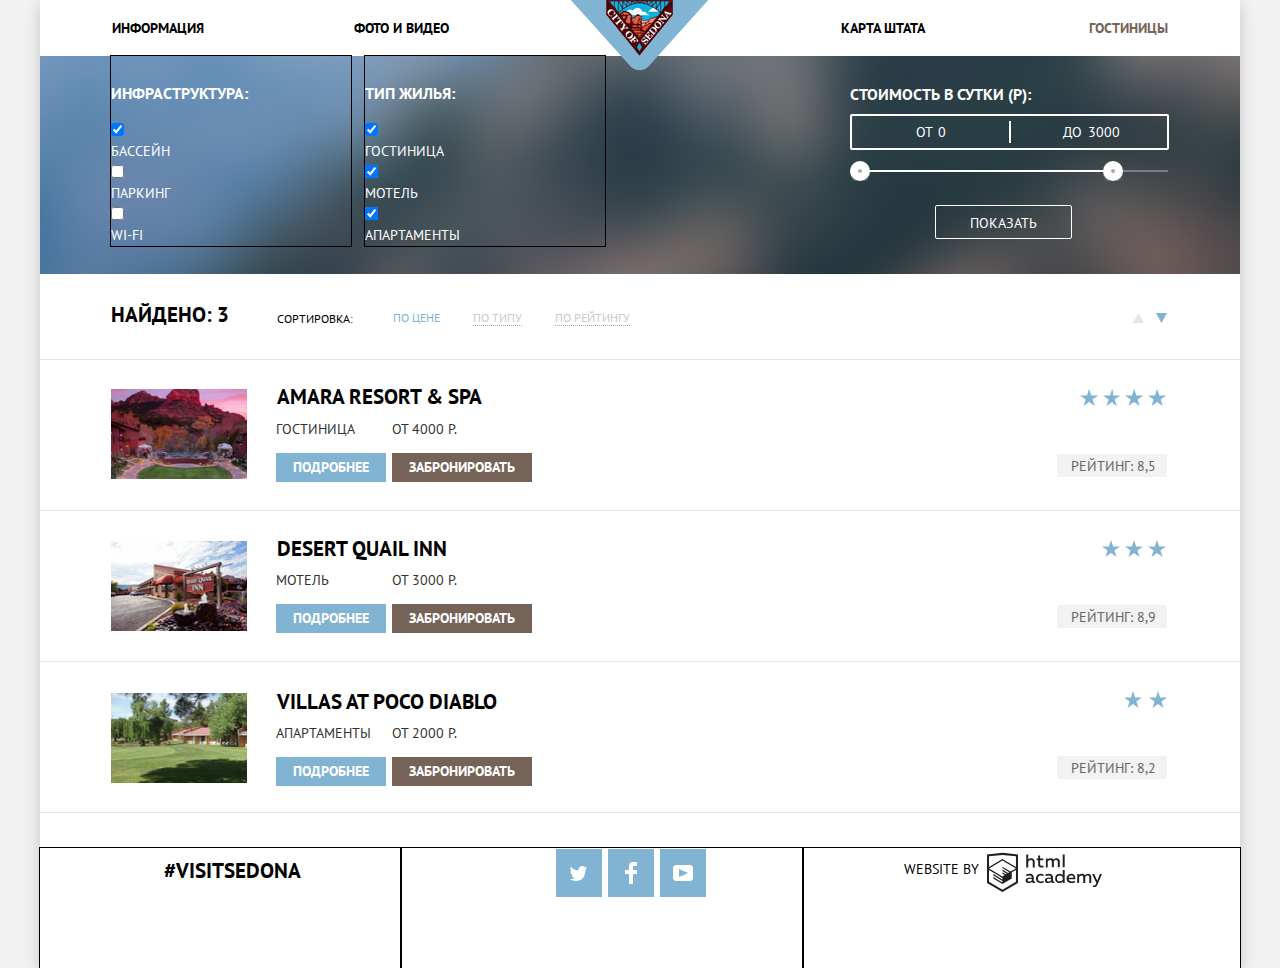
==== commit 27cb06c8: "непонятки с Index" ====
--- a/inner.html
+++ b/inner.html
@@ -78,7 +78,6 @@
           </div>
         </form>
       </section>
-
       <div class="sort">
         <b>Найдено: 3</b>
         <p>Сортировка:</p>
@@ -96,10 +95,10 @@
           </a>
         </div>
       </div>
+      <section class="hotels">
+        <h1 class="visually-hidden">Отели Седоны</h1>
 
 
-      <section class="hotels">
-        <h1 class="visually-hidden">Отели Седоны</h1>
         <article class="home">
           <img src="img/amara-hotel.jpg" width="136" height="90" alt="Отель Амара">
           <div class="home-variant">
@@ -116,28 +115,30 @@
             </div>
           </div>
           <div class="rating">
-            <p class="rating-stars">* * * *</p>
-            <p class="rating-value">Рейтинг:8,5</p>
+            <p class="rating-stars weew"><span class="visually-hidden">* * * *</span></p>
+            <p class="rating-value">Рейтинг: 8,5</p>
           </div>
         </article>
+
+
         <article class="home">
           <img src="img/desert-hotel.jpg" width="136" height="90" alt="Отель Десерт">
           <div class="home-variant">
             <h2>DESERT QUAIL INN</h2>
             <div class="main-info">
-            <div class="variant-description">
-              <p>Мотель</p>
-              <a href="#">Подробнее</a>
-            </div>
-            <div class="order">
-              <p class="order-price">от 3000 р.</p>
-              <a class="order-btn" href="#">Забронировать</a>
+              <div class="variant-description">
+                <p>Мотель</p>
+                <a href="#">Подробнее</a>
+              </div>
+              <div class="order">
+                <p class="order-price">от 3000 р.</p>
+                <a class="order-btn" href="#">Забронировать</a>
+              </div>
             </div>
           </div>
-          </div>
           <div class="rating">
-            <p class="rating-stars">* * *</p>
-            <p class="rating-value">Рейтинг:8,9</p>
+            <p class="rating-stars"><span class="visually-hidden">* * *</span></p>
+            <p class="rating-value">Рейтинг: 8,9</p>
           </div>
         </article>
         <article class="home">
@@ -145,19 +146,19 @@
           <div class="home-variant">
             <h2>VILLAS AT POCO DIABLO</h2>
             <div class="main-info">
-            <div class="variant-description">
-              <p>апартаменты</p>
-              <a href="#">Подробнее</a>
-            </div>
-            <div class="order">
-              <p class="order-price">от 2000 р.</p>
-              <a class="order-btn" href="#">Забронировать</a>
+              <div class="variant-description">
+                <p>апартаменты</p>
+                <a href="#">Подробнее</a>
+              </div>
+              <div class="order">
+                <p class="order-price">от 2000 р.</p>
+                <a class="order-btn" href="#">Забронировать</a>
+              </div>
             </div>
           </div>
-          </div>
           <div class="rating">
-            <p class="rating-stars">* * *</p>
-            <p class="rating-value">Рейтинг:8,5</p>
+            <p class="rating-stars"><span class="visually-hidden">* *</span></p>
+            <p class="rating-value">Рейтинг: 8,2</p>
           </div>
         </article>
       </section>
--- a/css/style.css
+++ b/css/style.css
@@ -571,13 +571,13 @@
 
   display: flex;
   width: 1200px;
-  min-height: 331px;
+  min-height: 330px;
 }
 
 .advice-item {
   width: 400px;
-  min-height: 330px;
   padding-top: 150px;
+  /*здесь убрала Min-height: 330px*/
 }
 
 .advice-name {
@@ -735,10 +735,12 @@
   padding-right: 70px
 }
 
+/*здесь когда убираю min0height
+то ужимается как нужно*/
 .interest {
   width: 1200px;
   min-height: 291px;
-  padding-top: 50px;
+  padding-top: 51px;
 }
 
 .interest b {
@@ -752,6 +754,8 @@
   margin-bottom: 47px;
 }
 
+/*здесь если убираю width и min-height
+то становится ок*/
 .interest a {
   display: block;
   width: 568px;
@@ -761,13 +765,14 @@
   padding-left: 135px;
   padding-right: 135px;
   padding-top: 29px;
+  padding-bottom: 30px;
 }
 
 .calendar:hover path {
     fill: #000000;
 }
-.calendar:
- path {
+
+.calendar:active path {
     fill: #81b3d2;
 }
 /*
@@ -784,7 +789,6 @@
 .map {
   width: 1200px;
   min-height: 595px;
-  position: relative;
 }
 
 .footer {
@@ -795,46 +799,35 @@
   flex-direction: row;
   min-height: 120px;
   padding-top: 35px;
+
+}
+
+.search-hotel {
+  display: none;
 }
 
 .index-page .footer {
   position: relative;
-  margin-top: -129px;
+  margin-top: -128px;
   background-color: rgba(255, 255, 255, 0.9);
 }
 
 .hashtag {
+  outline: 1px solid black;
   width: 400px;
   align-items: center;
-  padding-left: 1px;
+  padding-left: 24px;
   padding-top: 10px;
 }
 
-.footer-copyright {
-  width: 400px;
-  display: flex;
-  padding-left: 100px;
-}
-
-.footer-copyright p {
-  margin: 0;
-  margin-left: 1px;
-  margin-right: 8px;
-  margin-top: 11px;
-}
-
-.footer-copyright a {
-  margin: 0;
-  margin-top: 4px;
-}
-
 .footer-social {
+  outline: 1px solid black;
   display: flex;
   justify-content: center;
   width: 400px;
   margin: 0;
-  margin-left: 4px;
-  margin-top: 1px;
+  padding-top: 1px;
+  padding-left: 64px;
 }
 
 .social {
@@ -868,6 +861,26 @@
   fill: #88b6d1;
 }
 
+
+.footer-copyright {
+  outline: 1px solid black;
+  width: 400px;
+  display: flex;
+  padding-left: 100px;
+}
+
+.footer-copyright p {
+  margin: 0;
+  margin-left: 1px;
+  margin-right: 8px;
+  margin-top: 11px;
+}
+
+.footer-copyright a {
+  margin: 0;
+  margin-top: 4px;
+}
+
 .footer-copyright {
   text-align: center;
 }
@@ -926,6 +939,10 @@
   color: #ffffff;
   text-transform: uppercase;
   box-sizing: content-box;
+}
+
+.choose-price input {
+  font-family: inherit;
 }
 
 .choose-price-title {
@@ -1109,7 +1126,6 @@
   padding: 0;
   min-height: 121px;
   display: flex;
-  width: 1200px;
   padding-left: 71px;
   padding-top: 29px;
   border-bottom: 1px solid #e5e5e5;
@@ -1180,9 +1196,33 @@
 .rating {
   margin-left: auto;
   margin-right: 73px;
-  outline: 1px solid black;
   width: 110px;
 }
 
 .rating-stars {
-}
+  margin: 0;
+  height: 30px;
+  background: url("../img/star.svg") space;
+}
+
+.home:first-of-type .rating-stars {
+  margin-left: 23px;
+  width: 86px;
+}
+
+.home:nth-of-type(2) .rating-stars {
+  margin-left: 45px;
+  width: 64px;
+}
+
+.home:nth-of-type(3) .rating-stars {
+  margin-left: 67px;
+  width: 43px;
+}
+
+.rating-value {
+  margin: 0;
+  margin-top: 35px;
+  padding-left: 14px;
+  padding-top: 2px;
+}
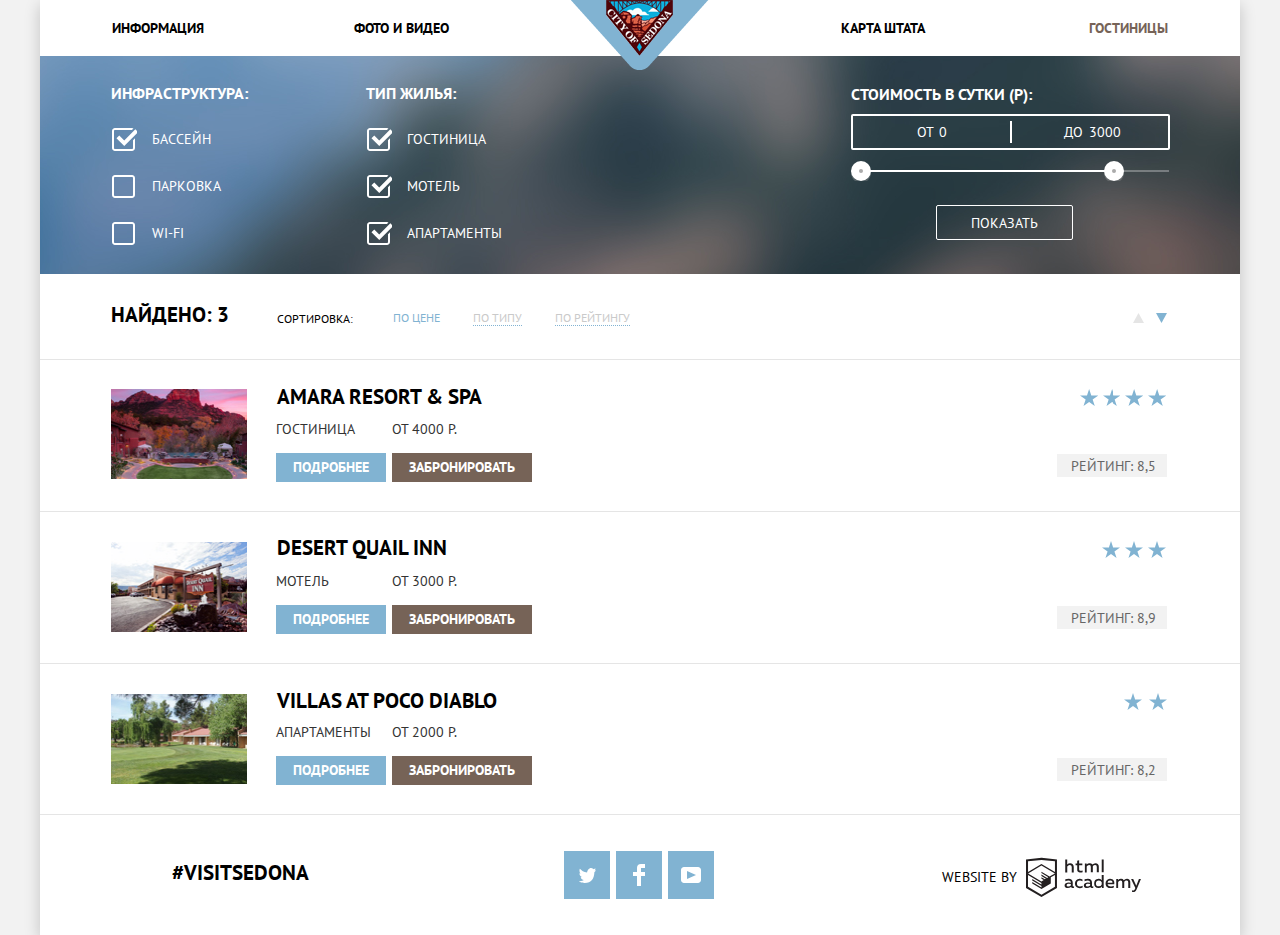
==== commit c02aaddf: "Доделала Inner, поправила футеры в индекс и иннер" ====
--- a/inner.html
+++ b/inner.html
@@ -37,25 +37,25 @@
         <form class="infrastructure-form" action="https://echo.htmlacademy.ru/" method="get">
           <div class="choose-infrastructure">
             <p>инфраструктура:</p>
-            <input type="checkbox" name="swimming-pool" id="swimming-pool" checked>
-            <label for="swimming-pool">Бассейн</label>
+            <input class="checkbox-img visually-hidden" type="checkbox" name="swimming-pool" id="swimming-pool" checked>
+            <label class="swimming-label" for="swimming-pool">Бассейн</label>
 
-            <input type="checkbox" name="parking" id="parking">
-            <label for="parking">паркинг</label>
+            <input class="checkbox-img visually-hidden" type="checkbox" name="parking" id="parking">
+            <label class="parking-label" for="parking">парковка</label>
 
-            <input type="checkbox" name="wi-fi" id="wi-fi">
-            <label for="wi-fi">wi-fi</label>
+            <input class="checkbox-img visually-hidden" type="checkbox" name="wi-fi" id="wi-fi">
+            <label class="wifi-label" for="wi-fi">wi-fi</label>
           </div>
           <div class="choose-type">
             <p>тип жилья:</p>
-            <input type="checkbox" name="hostel" id="hostel" checked>
-            <label for="hostel">гостиница</label>
+            <input class="checkbox-img visually-hidden" type="checkbox" name="hostel" id="hostel" checked>
+            <label class="hostel-label" for="hostel">гостиница</label>
 
-            <input type="checkbox" name="motel" id="motel" checked>
-            <label for="motel">мотель</label>
+            <input class="checkbox-img visually-hidden" type="checkbox" name="motel" id="motel" checked>
+            <label class="motel-label" for="motel">мотель</label>
 
-            <input type="checkbox" name="apartments" id="apartments" checked>
-            <label for="apartments">апартаменты</label>
+            <input class="checkbox-img visually-hidden" type="checkbox" name="apartments" id="apartments" checked>
+            <label class="apart-label" for="apartments">апартаменты</label>
           </div>
           <div class="choose-price">
             <div class="choose-price-title">Стоимость в сутки (р):</div>
@@ -97,8 +97,6 @@
       </div>
       <section class="hotels">
         <h1 class="visually-hidden">Отели Седоны</h1>
-
-
         <article class="home">
           <img src="img/amara-hotel.jpg" width="136" height="90" alt="Отель Амара">
           <div class="home-variant">
@@ -119,8 +117,6 @@
             <p class="rating-value">Рейтинг: 8,5</p>
           </div>
         </article>
-
-
         <article class="home">
           <img src="img/desert-hotel.jpg" width="136" height="90" alt="Отель Десерт">
           <div class="home-variant">
--- a/css/style.css
+++ b/css/style.css
@@ -1,4 +1,4 @@
-in*,
+*,
 *::before,
 *::after {
   box-sizing: inherit;
@@ -758,14 +758,12 @@
 то становится ок*/
 .interest a {
   display: block;
-  width: 568px;
-  height: 86px;
   margin-left: 316px;
   margin-right: 316px;
   padding-left: 135px;
   padding-right: 135px;
   padding-top: 29px;
-  padding-bottom: 30px;
+  padding-bottom: 31px;
 }
 
 .calendar:hover path {
@@ -813,21 +811,18 @@
 }
 
 .hashtag {
-  outline: 1px solid black;
   width: 400px;
   align-items: center;
-  padding-left: 24px;
   padding-top: 10px;
 }
 
 .footer-social {
-  outline: 1px solid black;
   display: flex;
   justify-content: center;
   width: 400px;
   margin: 0;
   padding-top: 1px;
-  padding-left: 64px;
+  padding-left: 4px;
 }
 
 .social {
@@ -863,17 +858,25 @@
 
 
 .footer-copyright {
-  outline: 1px solid black;
   width: 400px;
   display: flex;
   padding-left: 100px;
 }
 
+.inner-page .footer-copyright p {
+  margin-top: 17px;
+  margin-left: 2px;
+}
+
+.inner-page .footer-copyright a {
+  margin-top: 7px;
+}
+
 .footer-copyright p {
   margin: 0;
   margin-left: 1px;
-  margin-right: 8px;
-  margin-top: 11px;
+  margin-right: 9px;
+  margin-top: 12px;
 }
 
 .footer-copyright a {
@@ -909,26 +912,55 @@
   width: 1200px;
 }
 
+.infrastructure-form p {
+  margin: 0;
+  margin-top: 16px;
+  margin-bottom: 25px;
+}
+
 .choose-infrastructure {
   width: 240px;
   margin-left: 71px;
-  outline: 1px solid black;
   padding-top: 11px;
 }
 
 .choose-infrastructure label {
   display: block;
+  cursor: pointer;
+  font-family: inherit;
+  position: relative;
+  margin-bottom: 26px;
+  margin-left: 41px;
 }
 
 .choose-type {
   width: 240px;
-  margin-left: 14px;
-  outline: 1px solid black;
+  margin-left: 15px;
   padding-top: 11px;
 }
 
 .choose-type label {
   display: block;
+  margin-bottom: 26px;
+  margin-left: 41px;
+  position: relative;
+  cursor: pointer;
+  font-family: inherit;
+}
+
+
+.checkbox-img + label::before {
+    content: "";
+    position: absolute;
+    left: -40px;
+    top: -1px;
+    width: 25px;
+    height: 25px;
+    background-image: url(../img/checkbox-off.svg);
+    background-repeat: no-repeat;
+}
+.checkbox-img:checked + label::before {
+    background-image: url(../img/checkbox-on.svg);
 }
 
 .choose-price {
@@ -1042,7 +1074,7 @@
   display: block;
   margin-left: 85px;
   padding-top: 7px;
-  padding-bottom: 5px;
+  padding-bottom: 6px;
   padding-left: 34px;
   padding-right: 34px;
   font-size: 14px;
@@ -1063,7 +1095,7 @@
 
 .sort {
   width: 1200px;
-  min-height: 85px;
+  min-height: 86px;
   display: flex;
   border-bottom: 1px solid #e5e5e5;
 }
@@ -1127,6 +1159,7 @@
   min-height: 121px;
   display: flex;
   padding-left: 71px;
+  padding-bottom: 29px;
   padding-top: 29px;
   border-bottom: 1px solid #e5e5e5;
 }
@@ -1147,15 +1180,11 @@
 }
 
 .home:nth-of-type(2) .home-variant {
+  margin-top: -1px;
+}
+
+.home:nth-of-type(3) img {
   margin-top: 1px;
-}
-
-.home:nth-of-type(3) img {
-  margin-top: 2px;
-}
-
-.home:nth-of-type(3) .home-variant {
-  margin-top: 3px;
 }
 
 .home:nth-of-type(3) .main-info {
@@ -1185,8 +1214,8 @@
   padding: 4px 17px;
 }
 
-.home:nth-of-type(2) .main-info {
-  margin-top: -1px;
+.home:nth-of-type(2) .main-info p {
+  margin-top: 1px;
 }
 
 .home:nth-of-type(3) .main-info {
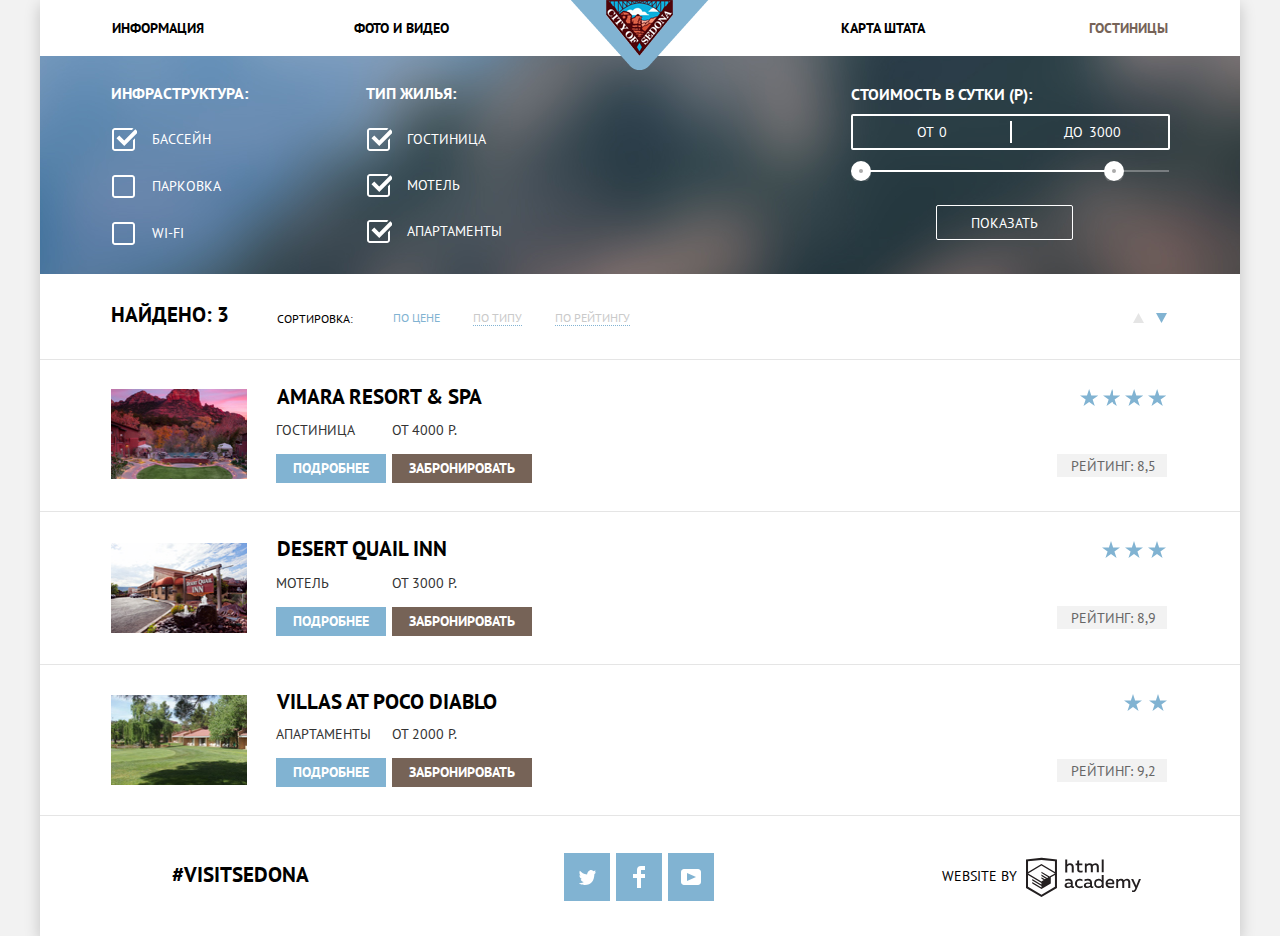
==== commit a00ebece: "Я сделяль." ====
--- a/inner.html
+++ b/inner.html
@@ -88,10 +88,10 @@
         </ul>
         <div class="triangle">
           <a href="#"><span class="visually-hidden">стрелка вверх</span>
-          <svg xmlns="http://www.w3.org/2000/svg" width="11" height="10" viewBox="0 0 11 10"><path fill="#231F20" d="M5.5 0L0 10h11z"/></svg>
+            <svg xmlns="http://www.w3.org/2000/svg" width="11" height="10" viewBox="0 0 11 10"><path fill="#231F20" d="M5.5 0L0 10h11z"/></svg>
           </a>
           <a href="#" class="triangle-active"><span class="visually-hidden">стрелка вниз</span>
-          <svg xmlns="http://www.w3.org/2000/svg" width="11" height="10" viewBox="0 0 11 10"><path fill="#231F20" d="M5.5 10L0 0h11"/></svg>
+            <svg xmlns="http://www.w3.org/2000/svg" width="11" height="10" viewBox="0 0 11 10"><path fill="#231F20" d="M5.5 10L0 0h11"/></svg>
           </a>
         </div>
       </div>
@@ -113,7 +113,7 @@
             </div>
           </div>
           <div class="rating">
-            <p class="rating-stars weew"><span class="visually-hidden">* * * *</span></p>
+            <p class="rating-stars"><span class="visually-hidden">* * * *</span></p>
             <p class="rating-value">Рейтинг: 8,5</p>
           </div>
         </article>
@@ -154,7 +154,7 @@
           </div>
           <div class="rating">
             <p class="rating-stars"><span class="visually-hidden">* *</span></p>
-            <p class="rating-value">Рейтинг: 8,2</p>
+            <p class="rating-value">Рейтинг: 9,2</p>
           </div>
         </article>
       </section>
--- a/css/style.css
+++ b/css/style.css
@@ -192,7 +192,6 @@
 
 .interest {
   background-color: #ffffff;
-  text-align: center;
 }
 
 .interest b {
@@ -226,7 +225,7 @@
 
 .search-form-group input[type="text"]:focus {
   background-color: #ffffff;
-  border: 2px solid #e5e5e5;
+  outline: 2px solid #e5e5e5;
 }
 
 .search-form-group label {
@@ -741,6 +740,7 @@
   width: 1200px;
   min-height: 291px;
   padding-top: 51px;
+  position: relative;
 }
 
 .interest b {
@@ -754,8 +754,6 @@
   margin-bottom: 47px;
 }
 
-/*здесь если убираю width и min-height
-то становится ок*/
 .interest a {
   display: block;
   margin-left: 316px;
@@ -763,7 +761,70 @@
   padding-left: 135px;
   padding-right: 135px;
   padding-top: 29px;
-  padding-bottom: 31px;
+  padding-bottom: 32px;
+}
+
+.search-hotel {
+  position: absolute;
+  background-color: #ffffff;
+  left: 316px;
+  top: 292px;
+  margin: 0 auto;
+  width: 568px;
+  min-height: 395px;
+  box-shadow: 0 7px 15px 0 rgba(0, 0, 0, .15);
+}
+
+.form-content {
+  padding: 56px 55px;
+  min-height: 285px;
+}
+
+.search-form-group {
+  margin-bottom: 29px;
+  position: relative;
+}
+
+.search-form-group label.date-in {
+  margin-right: 20px;
+  margin-bottom: 32px;
+  font-style: inherit;
+}
+
+.search-form-group label.date-out {
+    margin-right: 16px;
+    margin-bottom: 32px;
+    font-style: inherit;
+}
+
+.search-hotel-form input[type="text"] {
+  width: 343px;
+  height: 38px;
+  background-color: #f2f2f2;
+  border: none;
+  color: #000000;
+  text-transform: uppercase;
+  padding: 0 40px 0 11px;
+  font-family: "PT Sans", "Arial", sans-serif;
+  font-weight: 700;
+  font-size: 14px;
+}
+
+.search-form-group:nth-of-type(2) {
+  margin-bottom: 29px;
+}
+
+.input-adults {
+  margin-left: 37px;
+}
+
+.calendar {
+  position: absolute;
+  right: 3px;
+  top: 7px;
+  border: none;
+  outline: none;
+  background-color: #f2f2f2;
 }
 
 .calendar:hover path {
@@ -773,16 +834,101 @@
 .calendar:active path {
     fill: #81b3d2;
 }
-/*
-.search-hotel {
-  width: 568px;
-  height: 395px;
-  background-color: #ffffff;
-  color: #000000;
-  top: 292px;
-  left: 317px;
+
+.search-form-group:nth-of-type(2) .calendar {
+  top: 7px;
+}
+
+.search-form-group:nth-of-type(4) {
+  margin-left: 49px;
+}
+
+.input-kids {
+  margin-left: 22px;
+}
+
+.search-form-group:nth-of-type(3),
+.search-form-group:nth-of-type(4) {
+  display: inline-block;
+  margin-bottom: 55px;
+}
+
+.search-form-group:nth-of-type(3) input[type="text"] {
+  width: 114px;
+  padding: 0 40px;
+  text-align: center;
+}
+
+.search-form-group:nth-of-type(4) input[type="text"] {
+  width: 114px;
+  padding: 0 40px;
+  text-align: center;
+}
+
+.input-adults,
+.input-kids {
+  width: 114px;
+  display: inline-block;
+}
+
+.search-form-group:nth-of-type(3) button,
+.search-form-group:nth-of-type(4) button {
   position: absolute;
-}*/
+}
+
+.search-form-group .minus {
+  background: url("../img/minus.png") no-repeat;
+  width: 36px;
+  height: 38px;
+  border: none;
+}
+
+.search-form-group .plus {
+  background: url("../img/plus.png") no-repeat;
+  width: 36px;
+  height: 11px;
+  border: none;
+}
+
+.search-form-group:nth-of-type(3) .minus {
+  top: 19px;
+  left: 125px;
+}
+
+.search-form-group:nth-of-type(3) .plus {
+  top: 14px;
+  left: 202px;
+}
+
+.search-form-group:nth-of-type(4) .minus {
+  top: 18px;
+  left: 78px;
+}
+
+.search-form-group:nth-of-type(4) .plus {
+  top: 14px;
+  left: 155px;
+}
+
+.search-hotel-form input[type="submit"] {
+    width: 100%;
+    height: 58px;
+    font-size: 21px;
+    text-transform: uppercase;
+    border: none;
+    background-color: #81b3d2;
+    color: #ffffff;
+    font-weight: 700;
+    font-family: "PT Sans", "Arial", sans-serif;
+}
+
+.search-hotel-form input[type="submit"]:hover {
+    background-color: #669ec0;
+}
+.search-hotel-form input[type="submit"]:active {
+    background-color: #5496bd;
+    color: #94b9d2;
+}
 
 .map {
   width: 1200px;
@@ -797,11 +943,6 @@
   flex-direction: row;
   min-height: 120px;
   padding-top: 35px;
-
-}
-
-.search-hotel {
-  display: none;
 }
 
 .index-page .footer {
@@ -813,7 +954,7 @@
 .hashtag {
   width: 400px;
   align-items: center;
-  padding-top: 10px;
+  padding-top: 11px;
 }
 
 .footer-social {
@@ -821,7 +962,7 @@
   justify-content: center;
   width: 400px;
   margin: 0;
-  padding-top: 1px;
+  padding-top: 2px;
   padding-left: 4px;
 }
 
@@ -856,7 +997,6 @@
   fill: #88b6d1;
 }
 
-
 .footer-copyright {
   width: 400px;
   display: flex;
@@ -864,12 +1004,12 @@
 }
 
 .inner-page .footer-copyright p {
-  margin-top: 17px;
+  margin-top: 15px;
   margin-left: 2px;
 }
 
 .inner-page .footer-copyright a {
-  margin-top: 7px;
+  margin-top: 6px;
 }
 
 .footer-copyright p {
@@ -941,13 +1081,12 @@
 
 .choose-type label {
   display: block;
-  margin-bottom: 26px;
+  margin-bottom: 25px;
   margin-left: 41px;
   position: relative;
   cursor: pointer;
   font-family: inherit;
 }
-
 
 .checkbox-img + label::before {
     content: "";
@@ -956,9 +1095,9 @@
     top: -1px;
     width: 25px;
     height: 25px;
-    background-image: url(../img/checkbox-off.svg);
-    background-repeat: no-repeat;
-}
+    background: url(../img/checkbox-off.svg) no-repeat;
+}
+
 .checkbox-img:checked + label::before {
     background-image: url(../img/checkbox-on.svg);
 }
@@ -1059,7 +1198,7 @@
 }
 
 .range-circle:hover {
-  background: #1c4f80;
+  transform: scale(1.1);
 }
 
 .range-circle-min {
@@ -1159,7 +1298,7 @@
   min-height: 121px;
   display: flex;
   padding-left: 71px;
-  padding-bottom: 29px;
+  padding-bottom: 28px;
   padding-top: 29px;
   border-bottom: 1px solid #e5e5e5;
 }
@@ -1176,19 +1315,19 @@
 }
 
 .home:nth-of-type(2) img {
-  margin-top: 1px;
-}
-
+  margin-top: 2px;
+}
+/*
 .home:nth-of-type(2) .home-variant {
   margin-top: -1px;
-}
+}*/
 
 .home:nth-of-type(3) img {
   margin-top: 1px;
 }
 
 .home:nth-of-type(3) .main-info {
-  margin-top: -2px;
+  margin-top: -4px;
 }
 
 .home-variant p {
@@ -1201,7 +1340,7 @@
 
 .variant-description,
 .order {
-  padding-top: 9px;
+  padding-top: 10px;
 }
 
 .order {
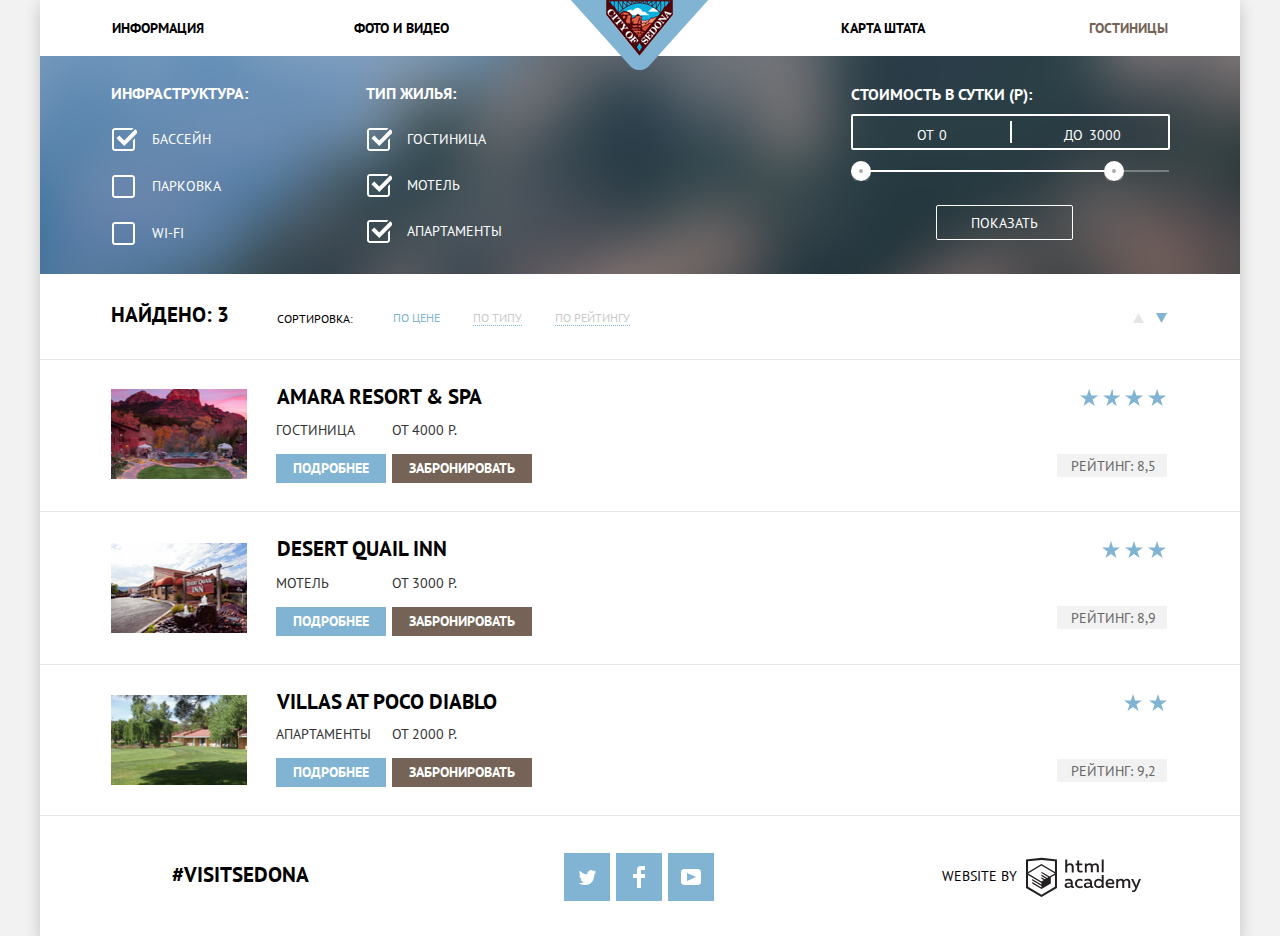
==== commit c7319bef: "Последние правки для финальной проверки" ====
--- a/inner.html
+++ b/inner.html
@@ -1,181 +1,192 @@
 <!DOCTYPE html>
 <html lang="ru">
-  <head>
+
+<head>
     <meta charset="utf-8">
-    <title>HTML Academy: Седона</title>
+    <title>Отели</title>
+    <link href="https://fonts.googleapis.com/css?family=PT+Sans:400,700&amp;subset=cyrillic" rel="stylesheet">
     <link rel="stylesheet" href="css/normalize.css">
-    <link rel="stylesheet" href="css/style.css">
-    <link href="https://fonts.googleapis.com/css?family=PT+Sans:400,700&amp;subset=cyrillic" rel="stylesheet">
-  </head>
-  <body class="inner">
+    <link rel="stylesheet" href="css/style-min.css">
+</head>
+
+<body class="inner">
     <div class="inner-page container">
-    <header class="inner-page-header">
-      <nav class="inner-main-navigation">
-        <ul class="site-navigation">
-          <li>
-            <a href="#">Информация</a>
-          </li>
-          <li>
-            <a href="#">Фото и видео</a>
-          </li>
-          <li>
-            <a href="#">Карта штата</a>
-          </li>
-          <li>
-            <a href="#" class="active">Гостиницы</a>
-          </li>
-        </ul>
-        <div class="nav-logo">
-          <a href="index.html">
-            <img src="img/logo.png" width="138" height="70" alt="Главная страница">
-          </a>
-        </div>
-      </nav>
-    </header>
-    <main>
-      <section class="choose">
-        <form class="infrastructure-form" action="https://echo.htmlacademy.ru/" method="get">
-          <div class="choose-infrastructure">
-            <p>инфраструктура:</p>
-            <input class="checkbox-img visually-hidden" type="checkbox" name="swimming-pool" id="swimming-pool" checked>
-            <label class="swimming-label" for="swimming-pool">Бассейн</label>
+        <header class="inner-page-header">
+            <nav class="inner-main-navigation">
+                <ul class="site-navigation">
+                    <li>
+                        <a href="#">Информация</a>
+                    </li>
+                    <li>
+                        <a href="#">Фото и видео</a>
+                    </li>
+                    <li>
+                        <a href="#">Карта штата</a>
+                    </li>
+                    <li>
+                        <a href="#" class="active">Гостиницы</a>
+                    </li>
+                </ul>
+                <div class="nav-logo">
+                    <a href="index.html">
+                        <img src="img/logo.png" width="138" height="70" alt="Главная страница">
+                    </a>
+                </div>
+            </nav>
+        </header>
+        <main>
+            <section class="choose">
+                <form class="infrastructure-form" action="https://echo.htmlacademy.ru/" method="get">
+                    <div class="choose-infrastructure">
+                        <p>инфраструктура:</p>
+                        <input class="checkbox-img visually-hidden" type="checkbox" name="swimming-pool" id="swimming-pool" checked>
+                        <label class="swimming-label" for="swimming-pool">Бассейн</label>
 
-            <input class="checkbox-img visually-hidden" type="checkbox" name="parking" id="parking">
-            <label class="parking-label" for="parking">парковка</label>
+                        <input class="checkbox-img visually-hidden" type="checkbox" name="parking" id="parking">
+                        <label class="parking-label" for="parking">парковка</label>
 
-            <input class="checkbox-img visually-hidden" type="checkbox" name="wi-fi" id="wi-fi">
-            <label class="wifi-label" for="wi-fi">wi-fi</label>
-          </div>
-          <div class="choose-type">
-            <p>тип жилья:</p>
-            <input class="checkbox-img visually-hidden" type="checkbox" name="hostel" id="hostel" checked>
-            <label class="hostel-label" for="hostel">гостиница</label>
+                        <input class="checkbox-img visually-hidden" type="checkbox" name="wi-fi" id="wi-fi">
+                        <label class="wifi-label" for="wi-fi">wi-fi</label>
+                    </div>
+                    <div class="choose-type">
+                        <p>тип жилья:</p>
+                        <input class="checkbox-img visually-hidden" type="checkbox" name="hostel" id="hostel" checked>
+                        <label class="hostel-label" for="hostel">гостиница</label>
 
-            <input class="checkbox-img visually-hidden" type="checkbox" name="motel" id="motel" checked>
-            <label class="motel-label" for="motel">мотель</label>
+                        <input class="checkbox-img visually-hidden" type="checkbox" name="motel" id="motel" checked>
+                        <label class="motel-label" for="motel">мотель</label>
 
-            <input class="checkbox-img visually-hidden" type="checkbox" name="apartments" id="apartments" checked>
-            <label class="apart-label" for="apartments">апартаменты</label>
-          </div>
-          <div class="choose-price">
-            <div class="choose-price-title">Стоимость в сутки (р):</div>
-              <div class="price-controls">
-                <label class="min-price">от
-                  <input type="text" name="min-price" value="0">
-                </label>
-                <label class="max-price">до
-                  <input type="text" name="max-price" value="3000">
-                </label>
-              </div>
-              <div class="range-controls">
-                <div class="scale">
-                  <div class="scale-mini"></div>
-                </div>
-                <div class="range-circle range-circle-min"></div>
-                <div class="range-circle range-circle-max"></div>
-              </div>
-              <button class="choose-price-btn" type="submit">Показать</button>
-          </div>
-        </form>
-      </section>
-      <div class="sort">
-        <b>Найдено: 3</b>
-        <p>Сортировка:</p>
-        <ul class="sort-by">
-          <li><a href="#" class="active">По цене</a></li>
-          <li><a href="#">По типу</a></li>
-          <li><a href="#">По рейтингу</a></li>
-        </ul>
-        <div class="triangle">
-          <a href="#"><span class="visually-hidden">стрелка вверх</span>
+                        <input class="checkbox-img visually-hidden" type="checkbox" name="apartments" id="apartments" checked>
+                        <label class="apart-label" for="apartments">апартаменты</label>
+                    </div>
+                    <div class="choose-price">
+                        <div class="choose-price-title">Стоимость в сутки (р):</div>
+                        <div class="price-controls">
+                            <label class="min-price">от
+                                <input type="text" name="min-price" value="0">
+                            </label>
+                            <label class="max-price">до
+                                <input type="text" name="max-price" value="3000">
+                            </label>
+                        </div>
+                        <div class="range-controls">
+                            <div class="scale">
+                                <div class="scale-mini"></div>
+                            </div>
+                            <div class="range-circle range-circle-min"></div>
+                            <div class="range-circle range-circle-max"></div>
+                        </div>
+                        <button class="choose-price-btn" type="submit">Показать</button>
+                    </div>
+                </form>
+            </section>
+            <div class="sort">
+                <b>Найдено: 3</b>
+                <p>Сортировка:</p>
+                <ul class="sort-by">
+                    <li><a href="#" class="active">По цене</a>
+                    </li>
+                    <li><a href="#">По типу</a>
+                    </li>
+                    <li><a href="#">По рейтингу</a>
+                    </li>
+                </ul>
+                <div class="triangle">
+                    <a href="#"><span class="visually-hidden">стрелка вверх</span>
             <svg xmlns="http://www.w3.org/2000/svg" width="11" height="10" viewBox="0 0 11 10"><path fill="#231F20" d="M5.5 0L0 10h11z"/></svg>
           </a>
-          <a href="#" class="triangle-active"><span class="visually-hidden">стрелка вниз</span>
+                    <a href="#" class="triangle-active"><span class="visually-hidden">стрелка вниз</span>
             <svg xmlns="http://www.w3.org/2000/svg" width="11" height="10" viewBox="0 0 11 10"><path fill="#231F20" d="M5.5 10L0 0h11"/></svg>
           </a>
-        </div>
-      </div>
-      <section class="hotels">
-        <h1 class="visually-hidden">Отели Седоны</h1>
-        <article class="home">
-          <img src="img/amara-hotel.jpg" width="136" height="90" alt="Отель Амара">
-          <div class="home-variant">
-            <h2>AMARA RESORT & SPA</h2>
-            <div class="main-info">
-              <div class="variant-description">
-                <p>Гостиница</p>
-                <a href="#">Подробнее</a>
-              </div>
-              <div class="order">
-                <p class="order-price">от 4000 р.</p>
-                <a class="order-btn" href="#">Забронировать</a>
-              </div>
+                </div>
             </div>
-          </div>
-          <div class="rating">
-            <p class="rating-stars"><span class="visually-hidden">* * * *</span></p>
-            <p class="rating-value">Рейтинг: 8,5</p>
-          </div>
-        </article>
-        <article class="home">
-          <img src="img/desert-hotel.jpg" width="136" height="90" alt="Отель Десерт">
-          <div class="home-variant">
-            <h2>DESERT QUAIL INN</h2>
-            <div class="main-info">
-              <div class="variant-description">
-                <p>Мотель</p>
-                <a href="#">Подробнее</a>
-              </div>
-              <div class="order">
-                <p class="order-price">от 3000 р.</p>
-                <a class="order-btn" href="#">Забронировать</a>
-              </div>
+            <section class="hotels">
+                <h1 class="visually-hidden">Отели Седоны</h1>
+                <article class="home">
+                    <img src="img/amara-hotel.jpg" width="136" height="90" alt="Отель Амара">
+                    <div class="home-variant">
+                        <h2>AMARA RESORT & SPA</h2>
+                        <div class="main-info">
+                            <div class="variant-description">
+                                <p>Гостиница</p>
+                                <a href="#">Подробнее</a>
+                            </div>
+                            <div class="order">
+                                <p class="order-price">от 4000 р.</p>
+                                <a class="order-btn" href="#">Забронировать</a>
+                            </div>
+                        </div>
+                    </div>
+                    <div class="rating">
+                        <p class="rating-stars"><span class="visually-hidden">* * * *</span>
+                        </p>
+                        <p class="rating-value">Рейтинг: 8,5</p>
+                    </div>
+                </article>
+                <article class="home">
+                    <img src="img/desert-hotel.jpg" width="136" height="90" alt="Отель Десерт">
+                    <div class="home-variant">
+                        <h2>DESERT QUAIL INN</h2>
+                        <div class="main-info">
+                            <div class="variant-description">
+                                <p>Мотель</p>
+                                <a href="#">Подробнее</a>
+                            </div>
+                            <div class="order">
+                                <p class="order-price">от 3000 р.</p>
+                                <a class="order-btn" href="#">Забронировать</a>
+                            </div>
+                        </div>
+                    </div>
+                    <div class="rating">
+                        <p class="rating-stars"><span class="visually-hidden">* * *</span>
+                        </p>
+                        <p class="rating-value">Рейтинг: 8,9</p>
+                    </div>
+                </article>
+                <article class="home">
+                    <img src="img/villas-hotel.jpg" width="136" height="90" alt="Отель Виллас">
+                    <div class="home-variant">
+                        <h2>VILLAS AT POCO DIABLO</h2>
+                        <div class="main-info">
+                            <div class="variant-description">
+                                <p>апартаменты</p>
+                                <a href="#">Подробнее</a>
+                            </div>
+                            <div class="order">
+                                <p class="order-price">от 2000 р.</p>
+                                <a class="order-btn" href="#">Забронировать</a>
+                            </div>
+                        </div>
+                    </div>
+                    <div class="rating">
+                        <p class="rating-stars"><span class="visually-hidden">* *</span>
+                        </p>
+                        <p class="rating-value">Рейтинг: 9,2</p>
+                    </div>
+                </article>
+            </section>
+        </main>
+        <footer class="footer">
+            <div class="hashtag">
+                <span>#VISITSEDONA</span>
             </div>
-          </div>
-          <div class="rating">
-            <p class="rating-stars"><span class="visually-hidden">* * *</span></p>
-            <p class="rating-value">Рейтинг: 8,9</p>
-          </div>
-        </article>
-        <article class="home">
-          <img src="img/villas-hotel.jpg" width="136" height="90" alt="Отель Виллас">
-          <div class="home-variant">
-            <h2>VILLAS AT POCO DIABLO</h2>
-            <div class="main-info">
-              <div class="variant-description">
-                <p>апартаменты</p>
-                <a href="#">Подробнее</a>
-              </div>
-              <div class="order">
-                <p class="order-price">от 2000 р.</p>
-                <a class="order-btn" href="#">Забронировать</a>
-              </div>
+            <section class="footer-social">
+                <a class="social social-tw" href="#"><span class="visually-hidden">Twitter</span><svg xmlns="http://www.w3.org/2000/svg" xmlns:xlink="http://www.w3.org/1999/xlink" width="17" height="15" viewBox="0 0 17 15"><path fill="#FFF" d="M10.95.144c1.685-.496 2.984.27 3.577 1.179.673-.231 1.331-.481 2.011-.708a2.345 2.345 0 0 1-.857 1.768c.685.17 1.304-.491 1.304-.491-.169 1-1.006 1.788-1.563 2.024-.231 6.75-3.175 11.217-10.077 11.082h-.446c-.41 0-4.164-.46-4.898-1.887 2.271.196 3.893-.422 4.693-1.177-.96-.3-2.679-.477-2.979-2.95.349.106.564.228 1.19.119C1.705 8.247.374 7.53.448 5.33c.285.328 1.067.536 1.34.472C1.085 5.561-.182 2.442.894.85c1.818 1.854 3.735 3.606 7.152 3.773C8.254 2.33 9.183.793 10.95.144z"/></svg></a>
+                <a class="social social-fb" href="#"><span class="visually-hidden">Facebook</span><svg xmlns="http://www.w3.org/2000/svg" width="12" height="22" viewBox="0 0 12 22"><path fill="#FFF" d="M12 4V0H8a4 4 0 0 0-4 4v4H0v4h4v10h4V12h4V8H8V4h4z"/></svg></a>
+                <a class="social social-yt" href="#"><span class="visually-hidden">YouTube</span><svg xmlns="http://www.w3.org/2000/svg" xmlns:xlink="http://www.w3.org/1999/xlink" width="20" height="16" viewBox="0 0 20 16"><path fill="#FFF" d="M17 0H3C1.35 0 0 1.35 0 3v10c0 1.65 1.35 3 3 3h14c1.65 0 3-1.35 3-3V3c0-1.65-1.35-3-3-3zM6.027 11.998V4.002L15.014 8l-8.987 3.998z"/></svg></a>
+            </section>
+            <div class="footer-copyright">
+                <p>website by</p>
+                <a href="https://htmlacademy.ru/intensive/htmlcss">
+                    <svg xmlns="http://www.w3.org/2000/svg" width="115" height="41" viewBox="0 0 108.08 36.85">
+                        <title>Logo Htmlacademy</title>
+                        <path d="M44.61,26.88a2,2,0,0,0,.55-0.1v1.33a3.25,3.25,0,0,1-1.18.21,1.67,1.67,0,0,1-1.67-1,4.84,4.84,0,0,1-3.14,1.08c-1.51,0-2.91-.83-2.91-2.55,0-2.13,2-2.79,3.71-2.79a11.08,11.08,0,0,1,2.17.25v-0.3c0-1-.76-1.77-2.19-1.77a7.42,7.42,0,0,0-3,.64v-1.7a10.21,10.21,0,0,1,3.19-.55c2.36,0,3.81,1.12,3.81,3.65v3a0.54,0.54,0,0,0,.49.59h0.17Zm-6.44-1.13A1.35,1.35,0,0,0,39.63,27h0.11a3.39,3.39,0,0,0,2.41-1V24.58a9.72,9.72,0,0,0-1.81-.21c-1,0-2.16.33-2.16,1.38h0Zm12.36-6.11a5,5,0,0,1,2.57.64V22a4.08,4.08,0,0,0-2.3-.7,2.75,2.75,0,1,0,0,5.49,5,5,0,0,0,2.43-.64v1.71a6.27,6.27,0,0,1-2.76.57A4.21,4.21,0,0,1,46,24.51q0-.21,0-0.41a4.32,4.32,0,0,1,4.18-4.46h0.38Zm12.17,7.24a2,2,0,0,0,.55-0.1v1.33a3.25,3.25,0,0,1-1.18.21,1.67,1.67,0,0,1-1.67-1,4.84,4.84,0,0,1-3.14,1.08c-1.51,0-2.91-.83-2.91-2.55,0-2.13,2-2.79,3.71-2.79a11.08,11.08,0,0,1,2.17.25v-0.3c0-1-.76-1.77-2.19-1.77a7.42,7.42,0,0,0-3,.64v-1.7a10.21,10.21,0,0,1,3.19-.55c2.36,0,3.81,1.12,3.81,3.65v3a0.54,0.54,0,0,0,.49.59h0.17Zm-6.44-1.13A1.35,1.35,0,0,0,57.73,27h0.11a3.39,3.39,0,0,0,2.41-1V24.58a9.72,9.72,0,0,0-1.81-.21c-1.06,0-2.16.33-2.16,1.38h0ZM73,16V28.2H71.35V26.88a3.88,3.88,0,0,1-3.19,1.54,4.4,4.4,0,0,1,0-8.78,3.81,3.81,0,0,1,3,1.3V16H73Zm-4.53,5.22a2.76,2.76,0,1,0,0,5.52A2.86,2.86,0,0,0,71.15,25V23A2.91,2.91,0,0,0,68.49,21.27ZM79,19.64c3.31,0,4.46,2.68,3.92,5.09H76.7c0.21,1.5,1.67,2.11,3.19,2.11a6.11,6.11,0,0,0,2.64-.59v1.6a7.14,7.14,0,0,1-3,.57C77,28.42,74.78,27,74.78,24a4.18,4.18,0,0,1,4-4.39H79Zm0.09,1.54a2.28,2.28,0,0,0-2.44,2.1v0.06H81.3A2,2,0,0,0,79.13,21.18Zm5.73,7V19.87h1.65v1a3.81,3.81,0,0,1,2.78-1.27A2.86,2.86,0,0,1,91.89,21a4.12,4.12,0,0,1,2.91-1.33A3.06,3.06,0,0,1,98,23V28.2h-1.9V23.05a1.59,1.59,0,0,0-1.42-1.75H94.42a2.8,2.8,0,0,0-2.07,1.12V28.2h-1.9V23.05A1.59,1.59,0,0,0,89,21.31H88.8a3,3,0,0,0-2.21,1.29v5.63H84.86Zm21.31-8.33h1.9l-3.91,9.46c-0.9,2.17-2.09,2.86-3.35,2.86a4.76,4.76,0,0,1-1.1-.14V30.46a2.86,2.86,0,0,0,.85.12c0.9,0,1.58-.64,2.07-1.9l0.17-.42-4-8.4h2l2.86,6.29ZM38.73,1.46V6.22a3.81,3.81,0,0,1,2.7-1.14,3.25,3.25,0,0,1,3.44,3.4v5.15H43V8.72a1.81,1.81,0,0,0-1.61-2h-0.3a2.93,2.93,0,0,0-2.32,1.39v5.52h-1.9V1.46h1.9ZM49.94,2.31v3h3V6.91h-3v3.81c0,1.1.5,1.46,1.58,1.46a4.49,4.49,0,0,0,1.69-.33v1.6A6.8,6.8,0,0,1,51,13.8a2.55,2.55,0,0,1-2.86-2.74V6.89H46.58V5.26h1.5V2.74Zm5.4,11.31V5.28H57v1A3.81,3.81,0,0,1,59.77,5a2.86,2.86,0,0,1,2.6,1.33A4.12,4.12,0,0,1,65.28,5,3.06,3.06,0,0,1,68.44,8.4v5.21h-1.9V8.46a1.59,1.59,0,0,0-1.42-1.75H64.89a2.8,2.8,0,0,0-2.07,1.12v5.78h-1.9V8.46A1.59,1.59,0,0,0,59.5,6.71H59.27A3,3,0,0,0,57.06,8v5.63H55.34ZM71.17,1.45H73V13.6H71.17V1.45ZM14.71,0H14.55L0,1.54V28.21l14.55,8.66,14.55-8.66V1.54Zm12.5,27.1L14.55,34.64,1.9,27.12V16.18l12.59,7.5V25L5.86,19.9v1.31l8.68,5.21v1.39L5.87,22.65V24l8.68,5.21,8.75-5.24V18.31L27.2,16V27.12Zm0-12.53-3.48,2-1.6,1L14.51,13v1.31L21,18.23H21l-0.14.09-1,.54-5.37-3.2V17l4.24,2.52-1,.67-3.2-1.9v1.31l2.1,1.24L14.5,22.1,2,14.65,14.51,7.11Zm0-1.32L14.49,5.76,1.91,13.25v-10L14.56,1.92,27.21,3.25v10h0Z" transform="translate(0 -0.02)" fill="#231f20" />
+                    </svg>
+                </a>
             </div>
-          </div>
-          <div class="rating">
-            <p class="rating-stars"><span class="visually-hidden">* *</span></p>
-            <p class="rating-value">Рейтинг: 9,2</p>
-          </div>
-        </article>
-      </section>
-    </main>
-    <footer class="footer">
-      <div class="hashtag">
-        <span>#VISITSEDONA</span>
-      </div>
-      <section class="footer-social">
-        <a class="social social-tw" href="#"><span class="visually-hidden">Twitter</span><svg xmlns="http://www.w3.org/2000/svg" xmlns:xlink="http://www.w3.org/1999/xlink" width="17" height="15" viewBox="0 0 17 15"><path fill="#FFF" d="M10.95.144c1.685-.496 2.984.27 3.577 1.179.673-.231 1.331-.481 2.011-.708a2.345 2.345 0 0 1-.857 1.768c.685.17 1.304-.491 1.304-.491-.169 1-1.006 1.788-1.563 2.024-.231 6.75-3.175 11.217-10.077 11.082h-.446c-.41 0-4.164-.46-4.898-1.887 2.271.196 3.893-.422 4.693-1.177-.96-.3-2.679-.477-2.979-2.95.349.106.564.228 1.19.119C1.705 8.247.374 7.53.448 5.33c.285.328 1.067.536 1.34.472C1.085 5.561-.182 2.442.894.85c1.818 1.854 3.735 3.606 7.152 3.773C8.254 2.33 9.183.793 10.95.144z"/></svg></a>
-        <a class="social social-fb" href="#"><span class="visually-hidden">Facebook</span><svg xmlns="http://www.w3.org/2000/svg" width="12" height="22" viewBox="0 0 12 22"><path fill="#FFF" d="M12 4V0H8a4 4 0 0 0-4 4v4H0v4h4v10h4V12h4V8H8V4h4z"/></svg></a>
-        <a class="social social-yt" href="#"><span class="visually-hidden">YouTube</span><svg xmlns="http://www.w3.org/2000/svg" xmlns:xlink="http://www.w3.org/1999/xlink" width="20" height="16" viewBox="0 0 20 16"><path fill="#FFF" d="M17 0H3C1.35 0 0 1.35 0 3v10c0 1.65 1.35 3 3 3h14c1.65 0 3-1.35 3-3V3c0-1.65-1.35-3-3-3zM6.027 11.998V4.002L15.014 8l-8.987 3.998z"/></svg></a>
-      </section>
-      <div class="footer-copyright">
-        <p>website by</p>
-        <a href="https://htmlacademy.ru/intensive/htmlcss">
-          <svg xmlns="http://www.w3.org/2000/svg" width="115" height="41" viewBox="0 0 108.08 36.85"><title>logo-htmlacademy-small1</title>
-            <path d="M44.61,26.88a2,2,0,0,0,.55-0.1v1.33a3.25,3.25,0,0,1-1.18.21,1.67,1.67,0,0,1-1.67-1,4.84,4.84,0,0,1-3.14,1.08c-1.51,0-2.91-.83-2.91-2.55,0-2.13,2-2.79,3.71-2.79a11.08,11.08,0,0,1,2.17.25v-0.3c0-1-.76-1.77-2.19-1.77a7.42,7.42,0,0,0-3,.64v-1.7a10.21,10.21,0,0,1,3.19-.55c2.36,0,3.81,1.12,3.81,3.65v3a0.54,0.54,0,0,0,.49.59h0.17Zm-6.44-1.13A1.35,1.35,0,0,0,39.63,27h0.11a3.39,3.39,0,0,0,2.41-1V24.58a9.72,9.72,0,0,0-1.81-.21c-1,0-2.16.33-2.16,1.38h0Zm12.36-6.11a5,5,0,0,1,2.57.64V22a4.08,4.08,0,0,0-2.3-.7,2.75,2.75,0,1,0,0,5.49,5,5,0,0,0,2.43-.64v1.71a6.27,6.27,0,0,1-2.76.57A4.21,4.21,0,0,1,46,24.51q0-.21,0-0.41a4.32,4.32,0,0,1,4.18-4.46h0.38Zm12.17,7.24a2,2,0,0,0,.55-0.1v1.33a3.25,3.25,0,0,1-1.18.21,1.67,1.67,0,0,1-1.67-1,4.84,4.84,0,0,1-3.14,1.08c-1.51,0-2.91-.83-2.91-2.55,0-2.13,2-2.79,3.71-2.79a11.08,11.08,0,0,1,2.17.25v-0.3c0-1-.76-1.77-2.19-1.77a7.42,7.42,0,0,0-3,.64v-1.7a10.21,10.21,0,0,1,3.19-.55c2.36,0,3.81,1.12,3.81,3.65v3a0.54,0.54,0,0,0,.49.59h0.17Zm-6.44-1.13A1.35,1.35,0,0,0,57.73,27h0.11a3.39,3.39,0,0,0,2.41-1V24.58a9.72,9.72,0,0,0-1.81-.21c-1.06,0-2.16.33-2.16,1.38h0ZM73,16V28.2H71.35V26.88a3.88,3.88,0,0,1-3.19,1.54,4.4,4.4,0,0,1,0-8.78,3.81,3.81,0,0,1,3,1.3V16H73Zm-4.53,5.22a2.76,2.76,0,1,0,0,5.52A2.86,2.86,0,0,0,71.15,25V23A2.91,2.91,0,0,0,68.49,21.27ZM79,19.64c3.31,0,4.46,2.68,3.92,5.09H76.7c0.21,1.5,1.67,2.11,3.19,2.11a6.11,6.11,0,0,0,2.64-.59v1.6a7.14,7.14,0,0,1-3,.57C77,28.42,74.78,27,74.78,24a4.18,4.18,0,0,1,4-4.39H79Zm0.09,1.54a2.28,2.28,0,0,0-2.44,2.1v0.06H81.3A2,2,0,0,0,79.13,21.18Zm5.73,7V19.87h1.65v1a3.81,3.81,0,0,1,2.78-1.27A2.86,2.86,0,0,1,91.89,21a4.12,4.12,0,0,1,2.91-1.33A3.06,3.06,0,0,1,98,23V28.2h-1.9V23.05a1.59,1.59,0,0,0-1.42-1.75H94.42a2.8,2.8,0,0,0-2.07,1.12V28.2h-1.9V23.05A1.59,1.59,0,0,0,89,21.31H88.8a3,3,0,0,0-2.21,1.29v5.63H84.86Zm21.31-8.33h1.9l-3.91,9.46c-0.9,2.17-2.09,2.86-3.35,2.86a4.76,4.76,0,0,1-1.1-.14V30.46a2.86,2.86,0,0,0,.85.12c0.9,0,1.58-.64,2.07-1.9l0.17-.42-4-8.4h2l2.86,6.29ZM38.73,1.46V6.22a3.81,3.81,0,0,1,2.7-1.14,3.25,3.25,0,0,1,3.44,3.4v5.15H43V8.72a1.81,1.81,0,0,0-1.61-2h-0.3a2.93,2.93,0,0,0-2.32,1.39v5.52h-1.9V1.46h1.9ZM49.94,2.31v3h3V6.91h-3v3.81c0,1.1.5,1.46,1.58,1.46a4.49,4.49,0,0,0,1.69-.33v1.6A6.8,6.8,0,0,1,51,13.8a2.55,2.55,0,0,1-2.86-2.74V6.89H46.58V5.26h1.5V2.74Zm5.4,11.31V5.28H57v1A3.81,3.81,0,0,1,59.77,5a2.86,2.86,0,0,1,2.6,1.33A4.12,4.12,0,0,1,65.28,5,3.06,3.06,0,0,1,68.44,8.4v5.21h-1.9V8.46a1.59,1.59,0,0,0-1.42-1.75H64.89a2.8,2.8,0,0,0-2.07,1.12v5.78h-1.9V8.46A1.59,1.59,0,0,0,59.5,6.71H59.27A3,3,0,0,0,57.06,8v5.63H55.34ZM71.17,1.45H73V13.6H71.17V1.45ZM14.71,0H14.55L0,1.54V28.21l14.55,8.66,14.55-8.66V1.54Zm12.5,27.1L14.55,34.64,1.9,27.12V16.18l12.59,7.5V25L5.86,19.9v1.31l8.68,5.21v1.39L5.87,22.65V24l8.68,5.21,8.75-5.24V18.31L27.2,16V27.12Zm0-12.53-3.48,2-1.6,1L14.51,13v1.31L21,18.23H21l-0.14.09-1,.54-5.37-3.2V17l4.24,2.52-1,.67-3.2-1.9v1.31l2.1,1.24L14.5,22.1,2,14.65,14.51,7.11Zm0-1.32L14.49,5.76,1.91,13.25v-10L14.56,1.92,27.21,3.25v10h0Z" transform="translate(0 -0.02)" fill="#231f20"/></svg>
-        </a>
-      </div>
-    </footer>
-  </div>
-  </body>
+        </footer>
+    </div>
+</body>
+
 </html>
--- a/css/style-min.css
+++ b/css/style-min.css
@@ -0,0 +1 @@
+*,::after,::before{-webkit-box-sizing:inherit;box-sizing:inherit}html{-webkit-box-sizing:border-box;box-sizing:border-box}.inner,body{font-size:14px;color:#333;background-color:#f2f2f2}body{margin:0;padding:0;font-family:"PT Sans",Arial,sans-serif;font-weight:400;text-transform:uppercase;line-height:26px}.inner{line-height:21px}.index-page,.inner-page,.main-navigation{background-color:#fff}a{text-decoration:none}.main-navigation{color:#000;font-weight:700}.inner-main-navigation .site-navigation,.site-navigation{list-style:none}.site-navigation a{color:#000}.site-navigation a:hover{color:#81b3d2}.site-navigation a:focus{color:#cacaca}.inner-main-navigation{color:#000;font-weight:700;background-color:#fff;line-height:26px}.site-navigation a.active,.site-navigation a.active:active,.site-navigation a.active:hover{color:#766357}.visually-hidden{position:absolute;width:1px;height:1px;margin:-1px;border:0;padding:0;clip:rect(0 0 0 0);overflow:hidden}.sedona-logo{background:url(../img/under-title.png) no-repeat bottom,#fff url(../img/background-index.jpg) no-repeat 50% 21%;width:100%;text-align:center}.title{background-color:#fff}.title b{font-size:21px;color:#000;font-weight:700}.advice-item,.features,.title,.title b,.title p{text-align:center}.features:first-of-type img{background:url(../img/viewsedona1.jpg) no-repeat}.features:nth-of-type(2) img{background-image:url(../img/viewsedona2.jpg) no-repeat}.feature-one,.feature-two{background-color:#81b3d2}.advice b,.feature b{font-size:21px;font-weight:700}.feature b{line-height:21px;text-align:center;color:#fff}.feature-one p,.feature-two p{color:#fff}.advice{background-color:#fff}.advice b{color:#000}.advice b,.advice p,.feature-one p,.feature-three b,.feature-three p,.feature-two p,.interest b,.interest p{line-height:21px;text-align:center}.index-column{background-color:#eee}.feature-three b,.interest b{font-size:21px;color:#000;font-weight:700}.interest{background-color:#fff}.interest b{font-size:30px;line-height:36px}.interest p{line-height:24px}.search-form-group input[type=text]{font-size:14px;color:#000;font-weight:700;text-transform:uppercase;background-color:#f2f2f2}.search-form-group input[type=text]:hover{background-color:#ebebeb}.search-form-group input[type=text]:focus{background-color:#fff;outline:2px solid #e5e5e5}.search-form-group label{color:#000;font-weight:700}.form-search-button{font-size:21px;color:#fff;font-weight:700;text-align:center;background-color:#81b3d2}.form-search-button:hover{background-color:#669ec0}.form-search-button:focus{background-color:#5496bd;color:#94b9d2}.interest a{font-size:21px;color:#fff;font-weight:700;text-align:center;background-color:#766357}.interest a:hover{background-color:#604e43}.interest a:focus{background-color:#503e33;color:#928a85}.choose{line-height:21px;color:#fff;font-weight:700;background:#fff url(../img/background-inner.jpg) no-repeat 50% 50%}.choose,.infrastructure-form p{font-size:16px}.choose-price .price-range,.infrastructure-form label,.inner-form-submit{font-size:14px;color:#fff;line-height:21px;font-weight:400}.inner-form-submit{border:2px solid #fff}.inner-form-submit:hover{background-color:#fff;color:#000}.home,.sort{background-color:#fff}.sort b{font-size:21px;color:#000;font-weight:700;line-height:26px}.sort a,.sort p{font-size:12px;line-height:18px;color:#000}.sort a{color:#cacaca;text-decoration:none;border-bottom:1px dotted #81b3d2}.home h2:hover,.sort a:hover{color:#81b3d2}.sort a:focus{color:#000;border:0}.sort a.active,.sort a.active:active,.sort a.active:hover{color:#81b3d2;border:0}.home h2{font-size:21px;color:#000;font-weight:700;line-height:26px;cursor:pointer}.home h2:focus{color:#cacaca}.variant-description a{background-color:#81b3d2;color:#fff;font-weight:700;line-height:21px}.variant-description a:hover{background-color:#669ec0}.variant-description a:focus{background-color:#5496bd;color:#94b9d2}.order a{background-color:#766357;color:#fff;font-weight:700;line-height:21px}.order a:hover{background-color:#604e43}.order a:focus{background-color:#503e33;color:#928a85}.rating-value{background-color:#f2f2f2;color:#666;line-height:21px}.footer{background-color:#fff;color:#000}.hashtag{font-size:21px;color:#000;font-weight:700;line-height:26px}.footer-social,.hashtag{text-align:center}.container{width:1200px;margin:0 auto;-webkit-box-shadow:0 5px 15px rgba(0,0,0,.2);box-shadow:0 5px 15px rgba(0,0,0,.2)}.page-header{min-height:56px}.main-navigation{position:relative;min-height:56px}.site-navigation{margin:0;padding:0;display:-webkit-box;display:-ms-flexbox;display:flex;-webkit-box-orient:horizontal;-webkit-box-direction:normal;-ms-flex-direction:row;flex-direction:row;-webkit-box-pack:justify;-ms-flex-pack:justify;justify-content:space-between;-ms-flex-wrap:wrap;flex-wrap:wrap}.site-navigation li{width:20%;margin:auto;padding:15px 0}.site-navigation li:nth-child(4n+1){margin-left:72px;text-align:left}.site-navigation li:nth-child(4n+2){margin-left:-44px;text-align:left}.site-navigation li:nth-child(4n+3){text-align:right;margin-right:-43px}.site-navigation li:nth-child(4n+4){text-align:right;margin-right:72px}.nav-logo{width:138px;height:70px;position:absolute;margin:auto;top:0;left:0;right:0;z-index:99}.sedona-logo{padding-top:76px;padding-bottom:71px}.title{min-height:216px}.feature .feature-name,.title b{display:inline-block;vertical-align:top}.title b{padding-top:60px;padding-left:377px;padding-right:376px;margin-bottom:29px}.title,.title p{margin:0;padding:0}.advantages,.features{margin:0;padding:0;display:-webkit-box;display:-ms-flexbox;display:flex;-webkit-box-orient:vertical;-webkit-box-direction:normal;-ms-flex-direction:column;flex-direction:column}.features{-webkit-box-orient:horizontal;-ms-flex-direction:row;flex-direction:row;min-height:256px;width:1200px}.feature{width:400px;min-height:256px}.feature .feature-name{padding:48px 0 0;margin:0 0 24px}.feature-one .feature-name{padding-left:135px;padding-right:135px}.feature p:first-of-type{margin:0 0 22px;padding-left:165px;padding-right:165px}.feature-one p:last-of-type{margin:0;padding-left:54px;padding-right:54px}.advice{margin:0;padding:0;display:-webkit-box;display:-ms-flexbox;display:flex;width:1200px;min-height:330px}.advice-item{width:400px;padding-top:150px}.advice-name{display:inline-block;vertical-align:top;margin-top:11px}.advice-item:first-of-type .advice-name{margin-left:165px;margin-right:167px;margin-bottom:25px}.advice-item:first-of-type p{margin:0;padding-left:69px;padding-right:72px}.advice-item:nth-of-type(2) .advice-name{margin-left:180px;margin-right:180px;margin-bottom:25px}.advice-item:nth-of-type(2) p{margin:0;padding-left:58px;padding-right:57px}.advice-item:nth-of-type(3) .advice-name{margin-left:148px;margin-right:148px;margin-bottom:25px}.advice-item:nth-of-type(3) p{margin:0;padding-left:64px;padding-right:64px}.advice-item{position:relative}.advice-item:first-of-type::before{content:"";position:absolute;background:url(../img/icon-1.svg) no-repeat;width:75px;height:72px;top:60px;left:162px}.advice-item:nth-of-type(2)::before{content:"";position:absolute;background:url(../img/icon-3.svg) no-repeat;width:74px;height:72px;top:62px;left:161px}.advice-item:nth-of-type(3)::before{content:"";position:absolute;background:url(../img/icon-2.svg) no-repeat;width:64px;height:76px;top:56px;left:168px}.feature-two{-webkit-box-ordinal-group:2;-ms-flex-order:1;order:1}.feature-three .feature-name,.feature-two .feature-name{margin-top:-2px}.feature-two p:last-of-type{margin:0;padding-left:48px;padding-right:48px}.feature-three{min-height:256px}.feature-three:first-of-type .feature-name{padding-left:140px;padding-right:140px}.feature-three:first-of-type p:first-of-type{padding-top:2px;padding-left:173px;padding-right:173px}.feature-three:first-of-type p:nth-of-type(2){margin:0;padding-top:-2px;padding-left:94px;padding-right:95px}.feature-three:nth-of-type(2) .feature-name{padding-left:149px;padding-right:149px}.feature-three:nth-of-type(2) p:first-of-type{padding-top:2px;margin-left:auto;margin-right:auto}.feature-three:nth-of-type(2) p:nth-of-type(2){margin:-1px 0 0;padding-left:64px;padding-right:65px}.feature-three:nth-of-type(3) .feature-name{padding-left:147px;padding-right:147px}.feature-three:nth-of-type(3) p:first-of-type{padding-top:2px;margin-left:auto;margin-right:auto}.feature-three:nth-of-type(3) p:nth-of-type(2){margin:-1px 0 0;padding-left:70px;padding-right:70px}.interest{width:1200px;min-height:291px;padding-top:51px;position:relative}.interest b{margin-left:451px;margin-right:451px}.interest p{margin:23px 0 47px}.interest a{display:block;margin-left:316px;margin-right:316px;padding:29px 135px 32px}.search-hotel{position:absolute;background-color:#fff;left:316px;top:292px;margin:0 auto;width:568px;min-height:395px;-webkit-box-shadow:0 7px 15px 0 rgba(0,0,0,.15);box-shadow:0 7px 15px 0 rgba(0,0,0,.15)}.form-content{padding:56px 55px;min-height:285px}.search-form-group{margin-bottom:29px;position:relative}.search-form-group label.date-in,.search-form-group label.date-out{margin-right:20px;margin-bottom:32px;font-style:inherit}.search-form-group label.date-out{margin-right:16px}.search-hotel-form input[type=text]{width:343px;height:38px;background-color:#f2f2f2;border:0;color:#000;text-transform:uppercase;padding:0 40px 0 11px;font-family:"PT Sans","Arial",sans-serif;font-weight:700;font-size:14px}.search-form-group:nth-of-type(2){margin-bottom:29px}.input-adults{margin-left:37px}.calendar{position:absolute;right:3px;top:7px;border:0;outline:0;background-color:transparent}.calendar:hover path{fill:#000}.calendar:active path,.footer-copyright a:hover path{fill:#81b3d2}.search-form-group:nth-of-type(2) .calendar{top:7px}.search-form-group:nth-of-type(4){margin-left:49px}.input-kids{margin-left:22px}.search-form-group:nth-of-type(3),.search-form-group:nth-of-type(4){display:inline-block;vertical-align:top;margin-bottom:54px}.search-form-group:nth-of-type(3) input[type=text]{width:114px;padding:0 40px;text-align:center}.search-form-group:nth-of-type(4) input[type=text]{width:115px;padding:0 40px;text-align:center}.input-adults,.input-kids{width:114px;display:inline-block;vertical-align:middle}.search-form-group:nth-of-type(3) button,.search-form-group:nth-of-type(4) button{position:absolute}.search-form-group .minus{background:url(../img/minus.png) no-repeat center;width:36px;height:38px;border:0}.search-form-group .plus{background:url(../img/plus.png) no-repeat center;width:36px;height:38px;border:0}.search-form-group .minus:hover{background:url(../img/minus-hover.png) no-repeat center}.search-form-group .plus:hover{background:url(../img/plus-hover.png) no-repeat center}.search-form-group .minus:focus{background:url(../img/minus-focus.png) no-repeat center}.search-form-group .plus:focus{background:url(../img/plus-focus.png) no-repeat center}.search-form-group:nth-of-type(3) .minus{top:0;left:113px}.search-form-group:nth-of-type(3) .plus{top:0;left:188px}.search-form-group:nth-of-type(4) .minus{top:0;left:66px}.search-form-group:nth-of-type(4) .plus{top:0;left:142px}.search-hotel-form input[type=submit]{width:100%;height:58px;font-size:21px;text-transform:uppercase;border:0;background-color:#81b3d2;color:#fff;font-weight:700;font-family:"PT Sans","Arial",sans-serif}.footer-social a:hover,.search-hotel-form input[type=submit]:hover{background-color:#669ec0}.search-hotel-form input[type=submit]:active{background-color:#5496bd;color:#94b9d2}.map{width:1200px;min-height:595px}.footer{margin:0;display:-webkit-box;display:-ms-flexbox;display:flex;-webkit-box-orient:horizontal;-webkit-box-direction:normal;-ms-flex-direction:row;flex-direction:row;min-height:120px;padding:35px 0 0}.index-page .footer{position:relative;margin-top:-128px;background-color:rgba(255,255,255,.9)}.hashtag{width:400px;-webkit-box-align:center;-ms-flex-align:center;align-items:center;padding-top:11px}.footer-social,.social{display:-webkit-box;display:-ms-flexbox;display:flex;-webkit-box-pack:center;-ms-flex-pack:center;justify-content:center}.footer-social{margin:0;padding-top:2px;padding-left:4px;width:400px}.social{-webkit-box-align:center;-ms-flex-align:center;align-items:center;vertical-align:middle;width:46px;height:48px;margin-right:6px}.footer-social a,.social{background-color:#81b3d2}.footer-social a:focus{background-color:#5496bd}.social:hover path{fill:#fff}.social:focus path{fill:#88b6d1}.footer-copyright{width:400px;display:-webkit-box;display:-ms-flexbox;display:flex;padding-left:100px;text-align:center}.inner-page .footer-copyright p{margin-top:15px;margin-left:2px}.inner-page .footer-copyright a{margin-top:6px}.footer-copyright p{margin:12px 9px 0 1px}.footer-copyright a{margin:4px 0 0;height:41px}.footer-copyright a:focus path{fill:#cacaca}.choose{width:1200px;min-height:218px}.infrastructure-form{margin:0;padding:0;display:-webkit-box;display:-ms-flexbox;display:flex;-webkit-box-orient:horizontal;-webkit-box-direction:normal;-ms-flex-direction:row;flex-direction:row;width:1200px}.infrastructure-form p{margin:16px 0 25px}.choose-infrastructure,.choose-type{width:240px;margin-left:71px;padding-top:11px}.choose-infrastructure label,.choose-type label{display:block;cursor:pointer;font-family:inherit;position:relative;margin-bottom:26px;margin-left:41px}.choose-type{margin-left:15px}.choose-type label{margin-bottom:25px}.checkbox-img+label::before{content:"";position:absolute;left:-40px;top:-1px;width:25px;height:25px;background:url(../img/checkbox-off.svg) no-repeat}.checkbox-img:checked+label::before{background-image:url(../img/checkbox-on.svg)}.choose-price{margin-left:235px;margin-top:28px;padding-left:10px;width:318px;color:#fff;text-transform:uppercase;-webkit-box-sizing:content-box;box-sizing:content-box}.choose-price input{font-family:inherit}.choose-price-title{margin-bottom:9px;font-weight:600;font-size:16px;line-height:21px}.price-controls{position:relative;width:315px;height:32px;margin-bottom:20px;font-size:0;border:2px solid #fff;border-radius:2px}.price-controls::after{content:"";position:absolute;top:50%;left:50%;width:2px;height:22px;background:#fff;-webkit-transform:translate(-50%,-50%);-ms-transform:translate(-50%,-50%);transform:translate(-50%,-50%)}.price-controls input{height:32px;width:50px;margin:0;color:inherit;font:inherit;background:0 0;border:0}.price-controls label{display:inline-block;vertical-align:top;font-size:14px;line-height:38px;height:32px;cursor:pointer}.price-controls .min-price{width:80px;padding-left:64px}.price-controls .max-price{width:80px;padding-left:67px}.range-controls{position:relative;margin-bottom:33px}.range-controls .scale{padding-left:1px;height:2px;background:rgba(255,255,255,.3)}.range-controls .scale-mini{width:80%;height:2px;background:#fff}.range-circle{position:absolute;top:-9px;width:20px;height:20px;background:url(../img/filter-button.svg);cursor:pointer}.range-circle:hover{-webkit-transform:scale(1.1);-ms-transform:scale(1.1);transform:scale(1.1)}.range-circle-min{left:0}.range-circle-max{left:79.5%}.choose-price-btn{display:block;margin-left:85px;padding:7px 34px 6px;font-size:14px;line-height:20px;color:#fff;text-transform:uppercase;background:0 0;border:1px solid #fff;border-radius:2px;cursor:pointer;font-family:inherit}.choose-price-btn:hover{color:#000;background:#fff}.sort,.sort-by{display:-webkit-box;display:-ms-flexbox;display:flex}.sort{width:1200px;min-height:86px;border-bottom:1px solid #e5e5e5}.sort b{padding-left:71px;padding-top:28px}.sort p{margin:0 0 0 48px;padding-top:36px}.sort-by{list-style:none;padding:0;margin:33px 0 0 40px}.sort-by li:nth-of-type(2),.sort-by li:nth-of-type(3){margin-left:33px}.triangle{border:0;margin-left:503px;margin-top:34px}.triangle a{border:0}.triangle a:nth-of-type(2){margin-left:9px}.triangle path{fill:#e5e5e5}.triangle path:hover{fill:#231f20}.triangle path:focus,.triangle-active path{fill:#81b3d2}.home{margin:0;min-height:121px;display:-webkit-box;display:-ms-flexbox;display:flex;padding:29px 0 28px 71px;border-bottom:1px solid #e5e5e5}.home-variant{padding-left:29px;width:300px}.home-variant h2{margin:-5px 0 0 1px}.home:nth-of-type(2) img{margin-top:2px}.home:nth-of-type(2) .main-info p,.home:nth-of-type(3) img{margin-top:1px}.home:nth-of-type(3) .main-info{margin-top:-1px}.home-variant p{margin:0}.main-info{display:-webkit-box;display:-ms-flexbox;display:flex}.order,.variant-description{padding-top:10px}.order{padding-left:6px}.main-info a{display:inline-block;vertical-align:top;margin-top:13px;padding:4px 17px}.rating{margin-left:auto;margin-right:73px;width:110px}.rating-stars{margin:0;height:30px;background:url(../img/star.svg) space}.home:first-of-type .rating-stars{margin-left:23px;width:86px}.home:nth-of-type(2) .rating-stars{margin-left:45px;width:64px}.home:nth-of-type(3) .rating-stars{margin-left:67px;width:43px}.rating-value{margin:35px 0 0;padding-left:14px;padding-top:2px}
